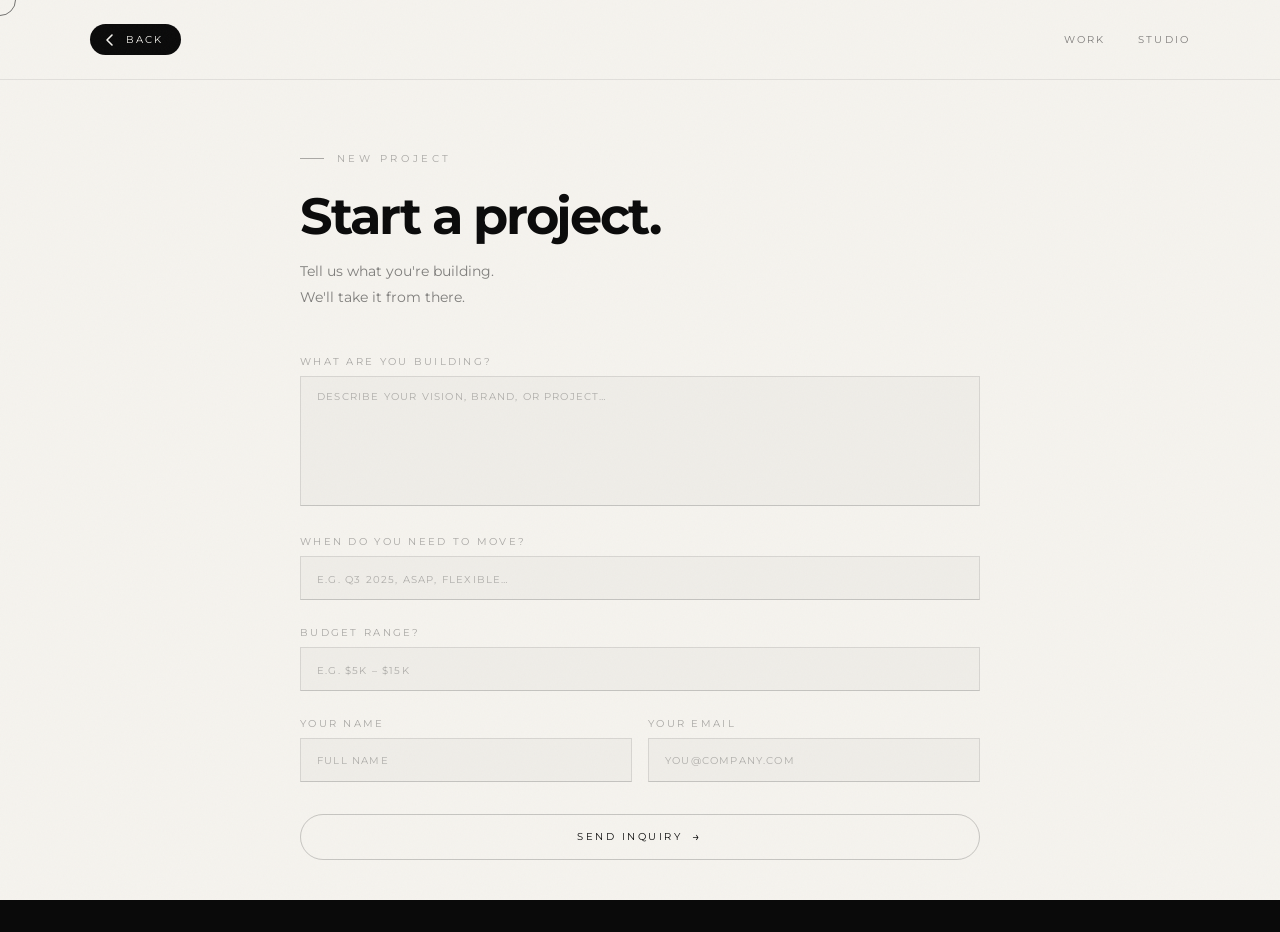
==== inquiry.html @ 102c6288 "Initial commit — ØRENO Studio v4 website (v8.6) Horizontal scroll engine, GSAP animations, word-reve" ====
<!DOCTYPE html>
<html lang="en">
<head>
<meta charset="UTF-8">
<meta name="viewport" content="width=device-width, initial-scale=1.0">
<title>ØRENO — Start a Project</title>
<meta name="description" content="Tell us what you're building. We'll take it from there.">
<meta name="theme-color" content="#F5F3EE">
<link rel="preconnect" href="https://fonts.googleapis.com">
<link rel="preconnect" href="https://fonts.gstatic.com" crossorigin>
<link rel="stylesheet" href="https://fonts.googleapis.com/css2?family=Montserrat:wght@400;700&display=swap">

<style>
/* =====================================================
   ØRENO — inquiry.html  v4.5
   Single-page inquiry form. Light theme.
===================================================== */

*, *::before, *::after { box-sizing:border-box; margin:0; padding:0; }

:root {
  --c-bg:       #F5F3EE;
  --c-fg:       #0A0A0A;
  --c-muted:    rgba(10,10,10,0.50);
  --c-dim:      rgba(10,10,10,0.32);
  --c-border:   rgba(10,10,10,0.08);
  --c-border-h: rgba(10,10,10,0.20);
  --pad-x:      clamp(1.6rem,7vw,6rem);
  --max-w:      680px;
  --fs-h2:      clamp(1.8rem,4.5vw,3.2rem);
  --fs-body:    clamp(0.78rem,1.4vw,0.88rem);
  --fs-label:   clamp(0.58rem,0.9vw,0.65rem);
  --ease-expo:  cubic-bezier(0.16,1,0.3,1);
}

html { scroll-behavior:smooth; }
body {
  background:var(--c-bg); color:var(--c-fg);
  font-family:'Montserrat',sans-serif; font-weight:400;
  min-height:100vh; -webkit-font-smoothing:antialiased;
}

/* ── GRAIN ── */
.grain {
  position:fixed; inset:0; pointer-events:none; z-index:900; opacity:0.03;
  background-image:url("data:image/svg+xml,%3Csvg xmlns='http://www.w3.org/2000/svg' width='200' height='200'%3E%3Cfilter id='n'%3E%3CfeTurbulence type='fractalNoise' baseFrequency='0.65' numOctaves='3' stitchTiles='stitch'/%3E%3C/filter%3E%3Crect width='200' height='200' filter='url(%23n)'/%3E%3C/svg%3E");
}

/* ── PAGE OVERLAY (transition) ── */
.page-overlay {
  position:fixed; inset:0; background:var(--c-fg);
  z-index:800; transform:translateY(100%); pointer-events:none;
}

/* ══════════════════════════════════════
   HEADER
══════════════════════════════════════ */
.site-header {
  position:fixed; top:0; left:0; width:100%; height:5rem;
  display:flex; align-items:center; z-index:500;
  padding:0 var(--pad-x);
  background:rgba(245,243,238,0.88);
  backdrop-filter:blur(14px); -webkit-backdrop-filter:blur(14px);
  border-bottom:1px solid var(--c-border);
}
.header-inner {
  display:flex; align-items:center; justify-content:space-between;
  width:100%; max-width:1200px; margin:0 auto;
}
.header-logo {
  display:flex; align-items:center; gap:.5rem; text-decoration:none;
}
.header-logo img { height:27px; display:block; }
.header-logo-text {
  font-weight:700; font-size:.9rem; letter-spacing:-.01em;
  color:var(--c-fg); display:none;
}
.header-nav {
  display:flex; align-items:center; gap:clamp(1rem,2.5vw,2.2rem);
}

/* ── BACK BUTTON ── */
.back-btn {
  display:inline-flex; align-items:center; gap:.55rem;
  padding:.52rem 1.1rem .52rem .85rem;
  border-radius:999px;
  background:var(--c-fg); color:var(--c-bg);
  font-family:'Montserrat',sans-serif;
  font-size:var(--fs-label); letter-spacing:.2em; text-transform:uppercase;
  text-decoration:none; white-space:nowrap;
  transition:opacity .25s ease, transform .3s var(--ease-expo);
}
.back-btn:hover { opacity:.78; transform:translateX(-3px); }
.back-btn svg { flex-shrink:0; }
.nav-link {
  font-size:var(--fs-label); letter-spacing:.22em; text-transform:uppercase;
  color:var(--c-muted); position:relative; text-decoration:none;
  transition:color .3s ease;
}
.nav-link::after {
  content:""; position:absolute; bottom:-2px; left:0;
  width:0; height:1px; background:var(--c-fg);
  transition:width .4s var(--ease-expo);
}
.nav-link:hover { color:var(--c-fg); }
.nav-link:hover::after { width:100%; }

/* ══════════════════════════════════════
   MAIN CONTENT
══════════════════════════════════════ */
.page-main {
  min-height:100vh;
  padding:calc(5rem + clamp(3rem,8vh,6rem)) var(--pad-x) clamp(4rem,8vh,7rem);
}
.page-inner {
  max-width:var(--max-w); width:100%; margin:0 auto;
}

/* ── SECTION TAG ── */
.section-tag {
  font-size:var(--fs-label); letter-spacing:.34em; text-transform:uppercase;
  color:var(--c-dim); margin-bottom:1.4rem;
  display:flex; align-items:center; gap:.8rem;
}
.section-tag::before {
  content:""; display:block; width:1.5rem; height:1px;
  background:var(--c-dim); flex-shrink:0;
}

/* ── HEADING ── */
.page-heading {
  font-size:var(--fs-h2); font-weight:700;
  letter-spacing:-.04em; line-height:1.12;
  margin-bottom:.8rem;
}
.page-subline {
  font-size:var(--fs-body); color:var(--c-muted);
  line-height:1.85; margin-bottom:clamp(2rem,5vh,3.5rem);
}

/* ══════════════════════════════════════
   FORM
══════════════════════════════════════ */
.inquiry-form {
  display:flex; flex-direction:column; gap:1.6rem; width:100%;
}
.field-group {
  display:flex; flex-direction:column; gap:.5rem;
}
.field-label {
  font-size:var(--fs-label); letter-spacing:.22em;
  text-transform:uppercase; color:var(--c-dim);
}
.field-wrap { position:relative; }
.field-wrap input,
.field-wrap textarea {
  width:100%; background:rgba(10,10,10,0.025);
  border:1px solid rgba(10,10,10,0.1);
  border-bottom:1px solid rgba(10,10,10,0.18);
  padding:.85rem 1rem; color:var(--c-fg);
  font-family:'Montserrat',sans-serif;
  font-size:.8rem; letter-spacing:.04em;
  outline:none; resize:none;
  transition:border-color .3s ease, background .3s ease;
  -webkit-appearance:none; border-radius:0;
}
.field-wrap input::placeholder,
.field-wrap textarea::placeholder {
  color:rgba(10,10,10,0.28);
  font-size:.62rem; letter-spacing:.12em; text-transform:uppercase;
}
.field-wrap textarea { min-height:130px; }
.field-wrap::after {
  content:""; position:absolute; bottom:0; left:0;
  width:0; height:1px; background:rgba(10,10,10,0.5);
  transition:width .4s var(--ease-expo);
}
.field-wrap:focus-within::after { width:100%; }
.field-wrap input:focus,
.field-wrap textarea:focus {
  background:rgba(10,10,10,0.035);
  border-color:rgba(10,10,10,0.2);
}

/* ── Validation ── */
.field-wrap input.invalid,
.field-wrap textarea.invalid {
  border-color:rgba(180,50,50,0.45) !important;
  background:rgba(180,50,50,0.03) !important;
}
.field-error {
  font-size:.6rem; letter-spacing:.14em; text-transform:uppercase;
  color:rgba(180,50,50,0.75); display:none; padding-left:.1rem;
}
.field-group.show-error .field-error { display:block; }

/* ── 2-col grid: name + email ── */
.field-row {
  display:grid; grid-template-columns:1fr 1fr; gap:1rem;
}

/* ── SUBMIT BUTTON ── */
.btn-submit {
  display:inline-flex; align-items:center; justify-content:center;
  gap:.6rem; margin-top:.4rem;
  padding:.9rem 2.4rem; border-radius:999px;
  border:1px solid var(--c-border-h); background:transparent;
  color:var(--c-fg); font-family:'Montserrat',sans-serif;
  font-size:var(--fs-label); letter-spacing:.24em; text-transform:uppercase;
  cursor:none; position:relative; overflow:hidden;
  transition:border-color .35s ease, transform .3s var(--ease-expo), box-shadow .35s ease;
}
.btn-submit::before {
  content:""; position:absolute; inset:0;
  background:rgba(10,10,10,0.04); opacity:0;
  transition:opacity .3s ease;
}
.btn-submit:hover::before { opacity:1; }
.btn-submit:hover {
  border-color:rgba(10,10,10,0.4);
  transform:translateY(-2px);
  box-shadow:0 12px 32px rgba(10,10,10,0.1);
}
.btn-arrow { font-size:.8rem; transition:transform .3s var(--ease-expo); }
.btn-submit:hover .btn-arrow { transform:rotate(45deg) translate(2px,-2px); }

/* ══════════════════════════════════════
   SUCCESS STATE
══════════════════════════════════════ */
.success-wrap {
  display:none; flex-direction:column;
  align-items:flex-start; gap:1.2rem;
  opacity:0;
}
.success-icon { font-size:1.8rem; line-height:1; margin-bottom:.2rem; }
.success-heading {
  font-size:var(--fs-h2); font-weight:700;
  letter-spacing:-.04em; line-height:1.1;
}
.success-body {
  font-size:var(--fs-body); color:var(--c-muted); line-height:1.85;
}
.success-back {
  margin-top:.6rem; font-size:var(--fs-label);
  letter-spacing:.22em; text-transform:uppercase;
  color:var(--c-dim); text-decoration:none;
  transition:color .3s ease;
}
.success-back:hover { color:var(--c-fg); }

/* ══════════════════════════════════════
   CURSOR
══════════════════════════════════════ */
.cursor {
  position:fixed; width:32px; height:32px;
  border:1px solid rgba(10,10,10,0.55); border-radius:50%;
  pointer-events:none; z-index:9000;
  transform:translate(-50%,-50%);
  transition:width .25s var(--ease-expo), height .25s var(--ease-expo),
             background .25s ease, border-color .25s ease;
}
.cursor--hidden { opacity:0; }

/* ══════════════════════════════════════
   RESPONSIVE
══════════════════════════════════════ */
@media (max-width:640px) {
  .field-row { grid-template-columns:1fr; }
  .btn-submit { width:100%; cursor:auto; }
}
@media (max-width:400px) {
  :root { --pad-x:1.2rem; }
}
</style>
</head>

<body>

<div class="grain" aria-hidden="true"></div>
<div class="page-overlay" aria-hidden="true"></div>
<div class="cursor" id="cursor" aria-hidden="true"></div>

<!-- ── HEADER ── -->
<header class="site-header" role="banner">
  <div class="header-inner">
    <a href="index.html" class="back-btn" aria-label="Back to ØRENO Studio">
      <svg width="14" height="14" viewBox="0 0 14 14" fill="none" aria-hidden="true">
        <path d="M9 2L4 7l5 5" stroke="currentColor" stroke-width="1.6" stroke-linecap="round" stroke-linejoin="round"/>
      </svg>
      Back
    </a>
    <nav class="header-nav" aria-label="Primary navigation">
      <a href="index.html#work" class="nav-link">Work</a>
      <a href="index.html#studio" class="nav-link">Studio</a>
    </nav>
  </div>
</header>

<!-- ── MAIN ── -->
<main class="page-main" role="main">
  <div class="page-inner">

    <!-- FORM STATE -->
    <div id="form-wrap">
      <p class="section-tag">New Project</p>
      <h1 class="page-heading">Start a project.</h1>
      <p class="page-subline">
        Tell us what you're building.<br>
        We'll take it from there.
      </p>

      <form class="inquiry-form" id="inquiry-form" novalidate>

        <div class="field-group" id="fg-vision">
          <label class="field-label" for="f-vision">What are you building?</label>
          <div class="field-wrap">
            <textarea id="f-vision" name="vision"
              placeholder="Describe your vision, brand, or project…" required></textarea>
          </div>
          <span class="field-error">Required</span>
        </div>

        <div class="field-group" id="fg-timeline">
          <label class="field-label" for="f-timeline">When do you need to move?</label>
          <div class="field-wrap">
            <input type="text" id="f-timeline" name="timeline"
              placeholder="e.g. Q3 2025, ASAP, flexible…" required>
          </div>
          <span class="field-error">Required</span>
        </div>

        <div class="field-group" id="fg-budget">
          <label class="field-label" for="f-budget">Budget range?</label>
          <div class="field-wrap">
            <input type="text" id="f-budget" name="budget"
              placeholder="e.g. $5k – $15k" required>
          </div>
          <span class="field-error">Required</span>
        </div>

        <div class="field-row">
          <div class="field-group" id="fg-name">
            <label class="field-label" for="f-name">Your name</label>
            <div class="field-wrap">
              <input type="text" id="f-name" name="name"
                placeholder="Full name" required autocomplete="name">
            </div>
            <span class="field-error">Required</span>
          </div>
          <div class="field-group" id="fg-email">
            <label class="field-label" for="f-email">Your email</label>
            <div class="field-wrap">
              <input type="email" id="f-email" name="email"
                placeholder="you@company.com" required autocomplete="email">
            </div>
            <span class="field-error">Required</span>
          </div>
        </div>

        <button type="submit" class="btn-submit">
          Send inquiry
          <span class="btn-arrow" aria-hidden="true">→</span>
        </button>

      </form>
    </div>

    <!-- SUCCESS STATE -->
    <div class="success-wrap" id="success-wrap" aria-live="polite">
      <p class="success-icon" aria-hidden="true">✦</p>
      <h2 class="success-heading">We'll be in touch.</h2>
      <p class="success-body">
        Your inquiry has been received.<br>
        Expect to hear from us within 48 hours.
      </p>
      <a href="index.html" class="success-back">← Back to site</a>
    </div>

  </div>
</main>

<script src="https://cdnjs.cloudflare.com/ajax/libs/gsap/3.12.2/gsap.min.js"></script>
<script>
/* ── CURSOR ── */
const cursor = document.getElementById('cursor');
const isFine = window.matchMedia('(hover:hover) and (pointer:fine)').matches;

if (isFine && cursor) {
  let visible = false;
  window.addEventListener('mousemove', e => {
    if (!visible) { gsap.set(cursor, { x: e.clientX, y: e.clientY }); visible = true; }
    gsap.to(cursor, { x: e.clientX, y: e.clientY, duration: 0.1, ease: 'power2.out', overwrite: true });
  });
  window.addEventListener('mouseleave', () => cursor.classList.add('cursor--hidden'));
  window.addEventListener('mouseenter', () => cursor.classList.remove('cursor--hidden'));
  document.querySelectorAll('a, button').forEach(el => {
    el.addEventListener('mouseenter', () => {
      cursor.style.width = '12px'; cursor.style.height = '12px';
      cursor.style.background = 'rgba(10,10,10,0.75)'; cursor.style.borderColor = 'transparent';
    });
    el.addEventListener('mouseleave', () => {
      cursor.style.width = '32px'; cursor.style.height = '32px';
      cursor.style.background = 'transparent'; cursor.style.borderColor = 'rgba(10,10,10,0.55)';
    });
  });
}

/* ── PAGE ENTER ── */
gsap.from('#form-wrap', { opacity: 0, y: 28, duration: 1, ease: 'power3.out', delay: 0.1 });

/* ── FORM ── */
const form        = document.getElementById('inquiry-form');
const formWrap    = document.getElementById('form-wrap');
const successWrap = document.getElementById('success-wrap');

function setError(group, field, show) {
  field.classList.toggle('invalid', show);
  group.classList.toggle('show-error', show);
}

if (form) {
  form.querySelectorAll('[required]').forEach(field => {
    field.addEventListener('input', () => {
      setError(field.closest('.field-group'), field, false);
    });
  });

  form.addEventListener('submit', e => {
    e.preventDefault();
    let valid = true;

    form.querySelectorAll('[required]').forEach(field => {
      const group = field.closest('.field-group');
      const empty = !field.value.trim();
      if (empty) valid = false;
      setError(group, field, empty);
    });

    if (!valid) return;

    gsap.to(formWrap, {
      opacity: 0, y: -20, duration: 0.4, ease: 'power3.in',
      onComplete: () => {
        formWrap.style.display = 'none';
        successWrap.style.display = 'flex';
        gsap.to(successWrap, { opacity: 1, duration: 0.5, ease: 'power2.out' });
        gsap.from(Array.from(successWrap.children), {
          opacity: 0, y: 18, stagger: 0.1, duration: 0.7, ease: 'power3.out',
        });
      },
    });
  });
}

/* ── PAGE TRANSITION ── */
const overlay = document.querySelector('.page-overlay');

/* Reset overlay on bfcache restore — prevents blank page on browser back */
window.addEventListener('pageshow', () => {
  if (overlay) overlay.style.transform = 'translateY(100%)';
});

document.addEventListener('click', e => {
  const link = e.target.closest('a[href]');
  if (!link) return;
  const href = link.getAttribute('href');
  if (!href || href.startsWith('#') || href.startsWith('mailto') || link.target === '_blank') return;
  e.preventDefault();
  if (overlay) {
    gsap.fromTo(overlay,
      { y: '100%' },
      { y: '0%', duration: 0.55, ease: 'power3.inOut', onComplete: () => { window.location.href = href; } }
    );
  } else {
    window.location.href = href;
  }
});
</script>

</body>
</html>
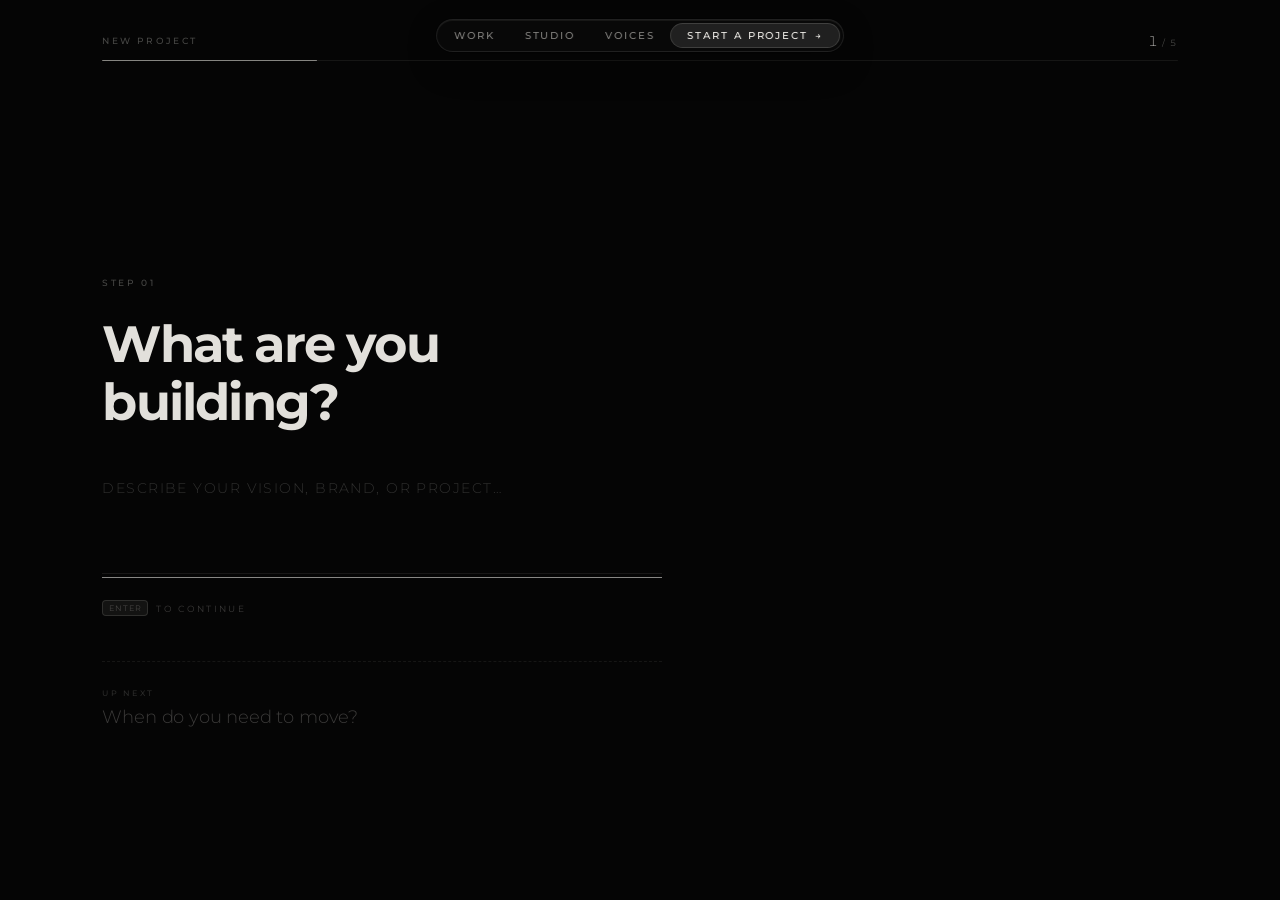
==== commit 0c423875: "feat: add portfolio page with story scroll, client grouping, and image grid - portfolio.html: standa" ====
--- a/inquiry.html
+++ b/inquiry.html
@@ -3,479 +3,801 @@
 <head>
 <meta charset="UTF-8">
 <meta name="viewport" content="width=device-width, initial-scale=1.0">
-<title>ØRENO — Start a Project</title>
-<meta name="description" content="Tell us what you're building. We'll take it from there.">
-<meta name="theme-color" content="#F5F3EE">
+<title>Start a Project — ØRENO Studio</title>
+<meta name="description" content="Tell us what you're building. ØRENO Studio will take it from there.">
+<meta name="author" content="ØRENO Studio">
+<meta name="robots" content="index, follow">
+<meta name="theme-color" content="#050505">
+<link rel="canonical" href="https://oreno.lk/inquiry">
+
+<!-- Icons & PWA -->
+<link rel="icon" href="/assets/icons/favicon.ico" sizes="any">
+<link rel="icon" type="image/png" sizes="16x16" href="/assets/icons/favicon-16x16.png">
+<link rel="icon" type="image/png" sizes="32x32" href="/assets/icons/favicon-32x32.png">
+<link rel="apple-touch-icon" sizes="180x180" href="/assets/icons/apple-touch-icon.png">
+<link rel="manifest" href="/site.webmanifest">
+
+<!-- Structured data -->
+<script type="application/ld+json">
+{
+  "@context": "https://schema.org",
+  "@type": "ContactPage",
+  "name": "Start a Project — ØRENO Studio",
+  "url": "https://oreno.lk/inquiry"
+}
+</script>
+
+<!-- Open Graph -->
+<meta property="og:type" content="website">
+<meta property="og:site_name" content="ØRENO Studio">
+<meta property="og:title" content="Start a Project — ØRENO Studio">
+<meta property="og:description" content="Tell us what you're building. ØRENO Studio will take it from there.">
+<meta property="og:url" content="https://oreno.lk/inquiry">
+<meta property="og:image" content="https://oreno.lk/assets/og-image.jpg">
+
 <link rel="preconnect" href="https://fonts.googleapis.com">
 <link rel="preconnect" href="https://fonts.gstatic.com" crossorigin>
-<link rel="stylesheet" href="https://fonts.googleapis.com/css2?family=Montserrat:wght@400;700&display=swap">
+<link rel="stylesheet" href="https://fonts.googleapis.com/css2?family=Montserrat:wght@300;400;500;700&display=swap">
+<link rel="stylesheet" href="/styles.css?v=12.5">
+<link rel="stylesheet" href="/verify.css?v=1.0">
+<script src="/verify.js?v=1.0" defer></script>
 
 <style>
-/* =====================================================
-   ØRENO — inquiry.html  v4.5
-   Single-page inquiry form. Light theme.
-===================================================== */
-
-*, *::before, *::after { box-sizing:border-box; margin:0; padding:0; }
+/* ═══════════════════════════════════════════
+   ØRENO — inquiry.html  v5.0
+   One-question-at-a-time fullscreen flow
+═══════════════════════════════════════════ */
+*, *::before, *::after { box-sizing: border-box; margin: 0; padding: 0; }
 
 :root {
-  --c-bg:       #F5F3EE;
-  --c-fg:       #0A0A0A;
-  --c-muted:    rgba(10,10,10,0.50);
-  --c-dim:      rgba(10,10,10,0.32);
-  --c-border:   rgba(10,10,10,0.08);
-  --c-border-h: rgba(10,10,10,0.20);
-  --pad-x:      clamp(1.6rem,7vw,6rem);
-  --max-w:      680px;
-  --fs-h2:      clamp(1.8rem,4.5vw,3.2rem);
-  --fs-body:    clamp(0.78rem,1.4vw,0.88rem);
-  --fs-label:   clamp(0.58rem,0.9vw,0.65rem);
+  --c-bg:       #050505;
+  --c-fg:       rgba(245,243,238,0.92);
+  --c-muted:    rgba(245,243,238,0.50);
+  --c-dim:      rgba(245,243,238,0.28);
+  --c-border:   rgba(245,243,238,0.10);
+  --c-border-h: rgba(245,243,238,0.30);
   --ease-expo:  cubic-bezier(0.16,1,0.3,1);
 }
 
-html { scroll-behavior:smooth; }
-body {
-  background:var(--c-bg); color:var(--c-fg);
-  font-family:'Montserrat',sans-serif; font-weight:400;
-  min-height:100vh; -webkit-font-smoothing:antialiased;
-}
-
-/* ── GRAIN ── */
-.grain {
-  position:fixed; inset:0; pointer-events:none; z-index:900; opacity:0.03;
-  background-image:url("data:image/svg+xml,%3Csvg xmlns='http://www.w3.org/2000/svg' width='200' height='200'%3E%3Cfilter id='n'%3E%3CfeTurbulence type='fractalNoise' baseFrequency='0.65' numOctaves='3' stitchTiles='stitch'/%3E%3C/filter%3E%3Crect width='200' height='200' filter='url(%23n)'/%3E%3C/svg%3E");
-}
-
-/* ── PAGE OVERLAY (transition) ── */
+html, body {
+  width: 100%; height: 100%;
+  overflow: hidden;
+  background: var(--c-bg);
+  color: var(--c-fg);
+  font-family: 'Montserrat', sans-serif;
+  -webkit-font-smoothing: antialiased;
+}
+
+/* ── PAGE OVERLAY ── */
 .page-overlay {
-  position:fixed; inset:0; background:var(--c-fg);
-  z-index:800; transform:translateY(100%); pointer-events:none;
-}
-
-/* ══════════════════════════════════════
-   HEADER
-══════════════════════════════════════ */
-.site-header {
-  position:fixed; top:0; left:0; width:100%; height:5rem;
-  display:flex; align-items:center; z-index:500;
-  padding:0 var(--pad-x);
-  background:rgba(245,243,238,0.88);
-  backdrop-filter:blur(14px); -webkit-backdrop-filter:blur(14px);
-  border-bottom:1px solid var(--c-border);
-}
-.header-inner {
-  display:flex; align-items:center; justify-content:space-between;
-  width:100%; max-width:1200px; margin:0 auto;
-}
-.header-logo {
-  display:flex; align-items:center; gap:.5rem; text-decoration:none;
-}
-.header-logo img { height:27px; display:block; }
-.header-logo-text {
-  font-weight:700; font-size:.9rem; letter-spacing:-.01em;
-  color:var(--c-fg); display:none;
-}
-.header-nav {
-  display:flex; align-items:center; gap:clamp(1rem,2.5vw,2.2rem);
-}
-
-/* ── BACK BUTTON ── */
-.back-btn {
-  display:inline-flex; align-items:center; gap:.55rem;
-  padding:.52rem 1.1rem .52rem .85rem;
-  border-radius:999px;
-  background:var(--c-fg); color:var(--c-bg);
-  font-family:'Montserrat',sans-serif;
-  font-size:var(--fs-label); letter-spacing:.2em; text-transform:uppercase;
-  text-decoration:none; white-space:nowrap;
-  transition:opacity .25s ease, transform .3s var(--ease-expo);
-}
-.back-btn:hover { opacity:.78; transform:translateX(-3px); }
-.back-btn svg { flex-shrink:0; }
-.nav-link {
-  font-size:var(--fs-label); letter-spacing:.22em; text-transform:uppercase;
-  color:var(--c-muted); position:relative; text-decoration:none;
-  transition:color .3s ease;
-}
-.nav-link::after {
-  content:""; position:absolute; bottom:-2px; left:0;
-  width:0; height:1px; background:var(--c-fg);
-  transition:width .4s var(--ease-expo);
-}
-.nav-link:hover { color:var(--c-fg); }
-.nav-link:hover::after { width:100%; }
-
-/* ══════════════════════════════════════
-   MAIN CONTENT
-══════════════════════════════════════ */
-.page-main {
-  min-height:100vh;
-  padding:calc(5rem + clamp(3rem,8vh,6rem)) var(--pad-x) clamp(4rem,8vh,7rem);
-}
-.page-inner {
-  max-width:var(--max-w); width:100%; margin:0 auto;
-}
-
-/* ── SECTION TAG ── */
-.section-tag {
-  font-size:var(--fs-label); letter-spacing:.34em; text-transform:uppercase;
-  color:var(--c-dim); margin-bottom:1.4rem;
-  display:flex; align-items:center; gap:.8rem;
-}
-.section-tag::before {
-  content:""; display:block; width:1.5rem; height:1px;
-  background:var(--c-dim); flex-shrink:0;
-}
-
-/* ── HEADING ── */
-.page-heading {
-  font-size:var(--fs-h2); font-weight:700;
-  letter-spacing:-.04em; line-height:1.12;
-  margin-bottom:.8rem;
-}
-.page-subline {
-  font-size:var(--fs-body); color:var(--c-muted);
-  line-height:1.85; margin-bottom:clamp(2rem,5vh,3.5rem);
-}
-
-/* ══════════════════════════════════════
-   FORM
-══════════════════════════════════════ */
-.inquiry-form {
-  display:flex; flex-direction:column; gap:1.6rem; width:100%;
-}
-.field-group {
-  display:flex; flex-direction:column; gap:.5rem;
-}
-.field-label {
-  font-size:var(--fs-label); letter-spacing:.22em;
-  text-transform:uppercase; color:var(--c-dim);
-}
-.field-wrap { position:relative; }
-.field-wrap input,
-.field-wrap textarea {
-  width:100%; background:rgba(10,10,10,0.025);
-  border:1px solid rgba(10,10,10,0.1);
-  border-bottom:1px solid rgba(10,10,10,0.18);
-  padding:.85rem 1rem; color:var(--c-fg);
-  font-family:'Montserrat',sans-serif;
-  font-size:.8rem; letter-spacing:.04em;
-  outline:none; resize:none;
-  transition:border-color .3s ease, background .3s ease;
-  -webkit-appearance:none; border-radius:0;
-}
-.field-wrap input::placeholder,
-.field-wrap textarea::placeholder {
-  color:rgba(10,10,10,0.28);
-  font-size:.62rem; letter-spacing:.12em; text-transform:uppercase;
-}
-.field-wrap textarea { min-height:130px; }
-.field-wrap::after {
-  content:""; position:absolute; bottom:0; left:0;
-  width:0; height:1px; background:rgba(10,10,10,0.5);
-  transition:width .4s var(--ease-expo);
-}
-.field-wrap:focus-within::after { width:100%; }
-.field-wrap input:focus,
-.field-wrap textarea:focus {
-  background:rgba(10,10,10,0.035);
-  border-color:rgba(10,10,10,0.2);
-}
-
-/* ── Validation ── */
-.field-wrap input.invalid,
-.field-wrap textarea.invalid {
-  border-color:rgba(180,50,50,0.45) !important;
-  background:rgba(180,50,50,0.03) !important;
-}
-.field-error {
-  font-size:.6rem; letter-spacing:.14em; text-transform:uppercase;
-  color:rgba(180,50,50,0.75); display:none; padding-left:.1rem;
-}
-.field-group.show-error .field-error { display:block; }
-
-/* ── 2-col grid: name + email ── */
-.field-row {
-  display:grid; grid-template-columns:1fr 1fr; gap:1rem;
-}
-
-/* ── SUBMIT BUTTON ── */
-.btn-submit {
-  display:inline-flex; align-items:center; justify-content:center;
-  gap:.6rem; margin-top:.4rem;
-  padding:.9rem 2.4rem; border-radius:999px;
-  border:1px solid var(--c-border-h); background:transparent;
-  color:var(--c-fg); font-family:'Montserrat',sans-serif;
-  font-size:var(--fs-label); letter-spacing:.24em; text-transform:uppercase;
-  cursor:none; position:relative; overflow:hidden;
-  transition:border-color .35s ease, transform .3s var(--ease-expo), box-shadow .35s ease;
-}
-.btn-submit::before {
-  content:""; position:absolute; inset:0;
-  background:rgba(10,10,10,0.04); opacity:0;
-  transition:opacity .3s ease;
-}
-.btn-submit:hover::before { opacity:1; }
-.btn-submit:hover {
-  border-color:rgba(10,10,10,0.4);
-  transform:translateY(-2px);
-  box-shadow:0 12px 32px rgba(10,10,10,0.1);
-}
-.btn-arrow { font-size:.8rem; transition:transform .3s var(--ease-expo); }
-.btn-submit:hover .btn-arrow { transform:rotate(45deg) translate(2px,-2px); }
-
-/* ══════════════════════════════════════
-   SUCCESS STATE
-══════════════════════════════════════ */
-.success-wrap {
-  display:none; flex-direction:column;
-  align-items:flex-start; gap:1.2rem;
-  opacity:0;
-}
-.success-icon { font-size:1.8rem; line-height:1; margin-bottom:.2rem; }
-.success-heading {
-  font-size:var(--fs-h2); font-weight:700;
-  letter-spacing:-.04em; line-height:1.1;
-}
-.success-body {
-  font-size:var(--fs-body); color:var(--c-muted); line-height:1.85;
-}
-.success-back {
-  margin-top:.6rem; font-size:var(--fs-label);
-  letter-spacing:.22em; text-transform:uppercase;
-  color:var(--c-dim); text-decoration:none;
-  transition:color .3s ease;
-}
-.success-back:hover { color:var(--c-fg); }
-
-/* ══════════════════════════════════════
-   CURSOR
-══════════════════════════════════════ */
-.cursor {
-  position:fixed; width:32px; height:32px;
-  border:1px solid rgba(10,10,10,0.55); border-radius:50%;
-  pointer-events:none; z-index:9000;
-  transform:translate(-50%,-50%);
-  transition:width .25s var(--ease-expo), height .25s var(--ease-expo),
-             background .25s ease, border-color .25s ease;
-}
-.cursor--hidden { opacity:0; }
-
-/* ══════════════════════════════════════
-   RESPONSIVE
-══════════════════════════════════════ */
-@media (max-width:640px) {
-  .field-row { grid-template-columns:1fr; }
-  .btn-submit { width:100%; cursor:auto; }
-}
-@media (max-width:400px) {
-  :root { --pad-x:1.2rem; }
+  position: fixed; inset: 0;
+  background: var(--c-fg);
+  z-index: 800;
+  transform: translateY(100%);
+  pointer-events: none;
+}
+
+/* ── PROGRESS BAR (top) ── */
+.inq-progress {
+  position: fixed;
+  top: 0; left: 0; right: 0;
+  z-index: 100;
+  padding: clamp(1.2rem,2.5vw,2rem) clamp(2rem,8vw,7rem) 0;
+}
+.inq-progress-meta {
+  display: flex;
+  justify-content: space-between;
+  align-items: center;
+  margin-bottom: 0.6rem;
+}
+.inq-progress-label {
+  font-size: 8.5px;
+  letter-spacing: 0.28em;
+  text-transform: uppercase;
+  color: var(--c-dim);
+  font-weight: 500;
+}
+.inq-progress-count {
+  font-size: 9px;
+  letter-spacing: 0.16em;
+  color: var(--c-dim);
+  font-variant-numeric: tabular-nums;
+}
+.inq-progress-count strong {
+  font-size: 14px;
+  font-weight: 300;
+  letter-spacing: 0.04em;
+  color: rgba(245,243,238,0.65);
+}
+.inq-progress-track {
+  width: 100%;
+  height: 1px;
+  background: rgba(245,243,238,0.07);
+  border-radius: 1px;
+  overflow: hidden;
+}
+.inq-progress-fill {
+  height: 100%;
+  background: rgba(245,243,238,0.50);
+  border-radius: 1px;
+  transition: width 0.5s var(--ease-expo);
+  width: 20%;
+}
+
+/* ── STEPS CONTAINER ── */
+.inq-container {
+  position: fixed;
+  inset: 0;
+}
+
+/* ── INDIVIDUAL STEP ── */
+.inq-step {
+  position: absolute;
+  inset: 0;
+  display: flex;
+  flex-direction: column;
+  justify-content: center;
+  padding: clamp(6rem,12vw,10rem) clamp(2rem,8vw,7rem) clamp(2rem,4vw,3rem);
+  opacity: 0;
+  pointer-events: none;
+  transform: translateY(40px);
+  transition: opacity 0.35s ease, transform 0.45s var(--ease-expo);
+  will-change: opacity, transform;
+}
+.inq-step.is-active {
+  opacity: 1;
+  pointer-events: auto;
+  transform: translateY(0);
+}
+.inq-step.is-exiting {
+  opacity: 0;
+  transform: translateY(-40px);
+  transition: opacity 0.28s ease, transform 0.32s ease;
+  pointer-events: none;
+}
+
+/* ── STEP NUMBER ── */
+.inq-step-num {
+  font-size: 8.5px;
+  letter-spacing: 0.3em;
+  text-transform: uppercase;
+  color: var(--c-dim);
+  font-weight: 500;
+  margin-bottom: clamp(1.2rem,3vh,2rem);
+}
+
+/* ── QUESTION ── */
+.inq-question {
+  font-size: clamp(1.7rem,4vw,3.2rem);
+  font-weight: 700;
+  letter-spacing: -0.035em;
+  line-height: 1.12;
+  color: var(--c-fg);
+  margin-bottom: clamp(1.8rem,4vh,3rem);
+  max-width: 640px;
+}
+
+/* ── INPUT ── */
+.inq-field-wrap {
+  position: relative;
+  max-width: 560px;
+  margin-bottom: clamp(1.2rem,2.5vh,2rem);
+}
+.inq-input,
+.inq-textarea {
+  width: 100%;
+  background: transparent;
+  border: none;
+  border-bottom: 1px solid rgba(245,243,238,0.18);
+  padding: 0.8rem 0;
+  color: var(--c-fg);
+  font-family: 'Montserrat', sans-serif;
+  font-size: clamp(0.9rem,1.8vw,1.2rem);
+  font-weight: 300;
+  letter-spacing: 0.02em;
+  outline: none;
+  resize: none;
+  -webkit-appearance: none;
+  caret-color: rgba(245,243,238,0.7);
+  transition: border-color 0.3s ease;
+}
+.inq-textarea {
+  min-height: clamp(80px, 12vh, 130px);
+  max-height: 200px;
+}
+.inq-input::placeholder,
+.inq-textarea::placeholder {
+  color: rgba(245,243,238,0.18);
+  font-size: 0.75em;
+  letter-spacing: 0.10em;
+  text-transform: uppercase;
+}
+.inq-field-wrap::after {
+  content: '';
+  position: absolute;
+  bottom: 0; left: 0;
+  width: 0; height: 1px;
+  background: rgba(245,243,238,0.55);
+  transition: width 0.4s var(--ease-expo);
+}
+.inq-field-wrap:focus-within::after { width: 100%; }
+.inq-field-wrap:focus-within .inq-input,
+.inq-field-wrap:focus-within .inq-textarea {
+  border-color: rgba(245,243,238,0.08);
+}
+
+/* Error state */
+.inq-field-wrap.is-error .inq-input,
+.inq-field-wrap.is-error .inq-textarea {
+  border-color: rgba(200,60,60,0.5) !important;
+}
+.inq-field-wrap.is-error::after { background: rgba(200,60,60,0.5); }
+.inq-error-msg {
+  font-size: 8px;
+  letter-spacing: 0.2em;
+  text-transform: uppercase;
+  color: rgba(200,80,80,0.75);
+  margin-top: 0.4rem;
+  display: none;
+}
+.inq-field-wrap.is-error + .inq-error-msg { display: block; }
+
+/* Shake animation */
+@keyframes inq-shake {
+  0%,100% { transform: translateX(0); }
+  20%     { transform: translateX(-8px); }
+  40%     { transform: translateX(8px); }
+  60%     { transform: translateX(-5px); }
+  80%     { transform: translateX(5px); }
+}
+.inq-field-wrap.do-shake {
+  animation: inq-shake 0.4s ease;
+}
+
+/* ── ENTER HINT ── */
+.inq-hint {
+  font-size: 9px;
+  letter-spacing: 0.26em;
+  text-transform: uppercase;
+  color: rgba(245,243,238,0.22);
+  display: flex;
+  align-items: center;
+  gap: 0.5rem;
+  transition: opacity 0.4s ease;
+  margin-bottom: clamp(2rem,5vh,4rem);
+}
+.inq-hint kbd {
+  font-family: inherit;
+  font-size: 8px;
+  background: rgba(245,243,238,0.06);
+  border: 1px solid rgba(245,243,238,0.12);
+  border-radius: 4px;
+  padding: 2px 6px;
+  letter-spacing: 0.1em;
+}
+
+/* ── NEXT PREVIEW ── */
+.inq-preview {
+  padding-top: clamp(1.4rem,3vh,2.5rem);
+  border-top: 1px dashed rgba(245,243,238,0.07);
+  max-width: 560px;
+  opacity: 0;
+  transition: opacity 0.4s ease 0.2s;
+}
+.inq-step.is-active .inq-preview { opacity: 1; }
+.inq-preview-label {
+  font-size: 7.5px;
+  letter-spacing: 0.3em;
+  text-transform: uppercase;
+  color: rgba(245,243,238,0.16);
+  margin-bottom: 0.5rem;
+  font-weight: 500;
+}
+.inq-preview-text {
+  font-size: clamp(0.85rem,1.6vw,1.1rem);
+  font-weight: 300;
+  letter-spacing: -0.01em;
+  color: rgba(245,243,238,0.22);
+}
+
+/* ── SUCCESS STATE ── */
+.inq-success {
+  position: fixed;
+  inset: 0;
+  display: flex;
+  flex-direction: column;
+  justify-content: center;
+  padding: clamp(2rem,8vw,7rem);
+  opacity: 0;
+  pointer-events: none;
+  transition: opacity 0.5s ease;
+}
+.inq-success.is-visible {
+  opacity: 1;
+  pointer-events: auto;
+}
+.inq-success-mark {
+  font-size: 2rem;
+  line-height: 1;
+  margin-bottom: 1.8rem;
+}
+.inq-success-heading {
+  font-size: clamp(2rem,5vw,4rem);
+  font-weight: 700;
+  letter-spacing: -0.04em;
+  line-height: 1.05;
+  margin-bottom: 1rem;
+}
+.inq-success-body {
+  font-size: clamp(0.78rem,1.4vw,0.9rem);
+  line-height: 1.9;
+  color: var(--c-muted);
+  max-width: 380px;
+  margin-bottom: 2.5rem;
+}
+.inq-success-back {
+  font-size: 9px;
+  letter-spacing: 0.28em;
+  text-transform: uppercase;
+  color: var(--c-dim);
+  text-decoration: none;
+  display: inline-flex;
+  align-items: center;
+  gap: 0.5rem;
+  transition: color 0.3s ease;
+}
+.inq-success-back:hover { color: var(--c-fg); }
+
+/* ── MOBILE ── */
+@media (max-width: 768px) {
+  .inq-step { padding-bottom: calc(64px + env(safe-area-inset-bottom,0px) + 2rem); }
+  .inq-success { padding-bottom: calc(64px + env(safe-area-inset-bottom,0px) + 2rem); }
+  .inq-textarea { min-height: 80px; }
 }
 </style>
+
+<script src="https://cdnjs.cloudflare.com/ajax/libs/gsap/3.12.2/gsap.min.js"></script>
+<script src="/nav.js?v=1.0" defer></script>
 </head>
 
-<body>
-
-<div class="grain" aria-hidden="true"></div>
+<body id="page-inquiry">
+
+<canvas id="global-thermo" aria-hidden="true" style="position:fixed;inset:0;z-index:9998;pointer-events:none;display:block;width:100%;height:100%;"></canvas>
+<canvas id="inq-canvas" style="position:fixed;inset:0;z-index:-1;display:block;width:100%;height:100%;pointer-events:none;" aria-hidden="true"></canvas>
 <div class="page-overlay" aria-hidden="true"></div>
-<div class="cursor" id="cursor" aria-hidden="true"></div>
-
-<!-- ── HEADER ── -->
-<header class="site-header" role="banner">
-  <div class="header-inner">
-    <a href="index.html" class="back-btn" aria-label="Back to ØRENO Studio">
-      <svg width="14" height="14" viewBox="0 0 14 14" fill="none" aria-hidden="true">
-        <path d="M9 2L4 7l5 5" stroke="currentColor" stroke-width="1.6" stroke-linecap="round" stroke-linejoin="round"/>
-      </svg>
-      Back
-    </a>
-    <nav class="header-nav" aria-label="Primary navigation">
-      <a href="index.html#work" class="nav-link">Work</a>
-      <a href="index.html#studio" class="nav-link">Studio</a>
-    </nav>
+
+<!-- Progress bar -->
+<div class="inq-progress" id="inq-progress" aria-hidden="true">
+  <div class="inq-progress-meta">
+    <span class="inq-progress-label">New Project</span>
+    <span class="inq-progress-count"><strong id="inq-step-num">1</strong> / 5</span>
   </div>
-</header>
-
-<!-- ── MAIN ── -->
-<main class="page-main" role="main">
-  <div class="page-inner">
-
-    <!-- FORM STATE -->
-    <div id="form-wrap">
-      <p class="section-tag">New Project</p>
-      <h1 class="page-heading">Start a project.</h1>
-      <p class="page-subline">
-        Tell us what you're building.<br>
-        We'll take it from there.
-      </p>
-
-      <form class="inquiry-form" id="inquiry-form" novalidate>
-
-        <div class="field-group" id="fg-vision">
-          <label class="field-label" for="f-vision">What are you building?</label>
-          <div class="field-wrap">
-            <textarea id="f-vision" name="vision"
-              placeholder="Describe your vision, brand, or project…" required></textarea>
-          </div>
-          <span class="field-error">Required</span>
+  <div class="inq-progress-track">
+    <div class="inq-progress-fill" id="inq-progress-fill"></div>
+  </div>
+</div>
+
+<!-- Steps -->
+<div class="inq-container" id="inq-container">
+
+  <!-- Step 1: Vision -->
+  <div class="inq-step is-active" data-step="1" id="inq-step-1">
+    <p class="inq-step-num">Step 01</p>
+    <h1 class="inq-question">What are you<br>building?</h1>
+    <div class="inq-field-wrap" id="inq-wrap-1">
+      <textarea class="inq-textarea" id="inq-vision" name="vision"
+        placeholder="Describe your vision, brand, or project…"
+        rows="3"></textarea>
+    </div>
+    <p class="inq-error-msg">Please describe your project</p>
+    <p class="inq-hint"><kbd>Enter</kbd> to continue</p>
+    <div class="inq-preview">
+      <p class="inq-preview-label">Up next</p>
+      <p class="inq-preview-text">When do you need to move?</p>
+    </div>
+  </div>
+
+  <!-- Step 2: Timeline -->
+  <div class="inq-step" data-step="2" id="inq-step-2">
+    <p class="inq-step-num">Step 02</p>
+    <h2 class="inq-question">When do you<br>need to move?</h2>
+    <div class="inq-field-wrap" id="inq-wrap-2">
+      <input class="inq-input" id="inq-timeline" name="timeline" type="text"
+        placeholder="e.g. Q3 2026, ASAP, flexible…">
+    </div>
+    <p class="inq-error-msg">Please enter a timeline</p>
+    <p class="inq-hint"><kbd>Enter</kbd> to continue</p>
+    <div class="inq-preview">
+      <p class="inq-preview-label">Up next</p>
+      <p class="inq-preview-text">What's your budget range?</p>
+    </div>
+  </div>
+
+  <!-- Step 3: Budget -->
+  <div class="inq-step" data-step="3" id="inq-step-3">
+    <p class="inq-step-num">Step 03</p>
+    <h2 class="inq-question">What's your<br>budget range?</h2>
+    <div class="inq-field-wrap" id="inq-wrap-3">
+      <input class="inq-input" id="inq-budget" name="budget" type="text"
+        placeholder="e.g. $5k – $15k">
+    </div>
+    <p class="inq-error-msg">Please enter a budget range</p>
+    <p class="inq-hint"><kbd>Enter</kbd> to continue</p>
+    <div class="inq-preview">
+      <p class="inq-preview-label">Up next</p>
+      <p class="inq-preview-text">Your name</p>
+    </div>
+  </div>
+
+  <!-- Step 4: Name -->
+  <div class="inq-step" data-step="4" id="inq-step-4">
+    <p class="inq-step-num">Step 04</p>
+    <h2 class="inq-question">Your name</h2>
+    <div class="inq-field-wrap" id="inq-wrap-4">
+      <input class="inq-input" id="inq-name" name="name" type="text"
+        placeholder="Full name" autocomplete="name">
+    </div>
+    <p class="inq-error-msg">Please enter your name</p>
+    <p class="inq-hint"><kbd>Enter</kbd> to continue</p>
+    <div class="inq-preview">
+      <p class="inq-preview-label">Last step</p>
+      <p class="inq-preview-text">Almost done.</p>
+    </div>
+  </div>
+
+  <!-- Step 5: Email -->
+  <div class="inq-step" data-step="5" id="inq-step-5">
+    <p class="inq-step-num">Step 05</p>
+    <h2 class="inq-question">Your email</h2>
+    <div class="inq-field-wrap" id="inq-wrap-5">
+      <input class="inq-input" id="inq-email" name="email" type="email"
+        placeholder="you@company.com" autocomplete="email">
+    </div>
+    <p class="inq-error-msg" id="inq-email-error">Enter a valid email address</p>
+    <p class="inq-hint" id="inq-submit-hint"><kbd>Enter</kbd> to send</p>
+    <div class="inq-preview">
+      <p class="inq-preview-label">&nbsp;</p>
+      <p class="inq-preview-text"></p>
+    </div>
+  </div>
+
+</div>
+
+<!-- Success state -->
+<div class="inq-success" id="inq-success" aria-live="polite">
+  <p class="inq-success-mark" aria-hidden="true">✦</p>
+  <h2 class="inq-success-heading">We'll be<br>in touch.</h2>
+  <p class="inq-success-body">
+    Your inquiry has been received.<br>
+    Expect to hear from us within 48 hours.
+  </p>
+  <a href="/" class="inq-success-back">← Back to ØRENO</a>
+</div>
+
+<!-- Desktop glow nav -->
+<nav class="site-nav" id="site-nav" aria-label="Primary navigation">
+  <div class="snav-bg-glow" aria-hidden="true"></div>
+  <ul class="snav-list" role="list">
+    <li class="snav-item" data-nav="work">
+      <a class="snav-link" href="/#work" data-goto="#work">
+        <div class="snav-flipper">
+          <div class="snav-glow" style="background:radial-gradient(circle,rgba(212,160,23,.18) 0%,rgba(212,160,23,.07) 50%,transparent 100%)" aria-hidden="true"></div>
+          <div class="snav-face snav-face--front">Work</div>
+          <div class="snav-face snav-face--back">Work</div>
         </div>
-
-        <div class="field-group" id="fg-timeline">
-          <label class="field-label" for="f-timeline">When do you need to move?</label>
-          <div class="field-wrap">
-            <input type="text" id="f-timeline" name="timeline"
-              placeholder="e.g. Q3 2025, ASAP, flexible…" required>
-          </div>
-          <span class="field-error">Required</span>
+      </a>
+    </li>
+    <li class="snav-item" data-nav="studio">
+      <a class="snav-link" href="/#studio" data-goto="#studio">
+        <div class="snav-flipper">
+          <div class="snav-glow" style="background:radial-gradient(circle,rgba(245,243,238,.14) 0%,rgba(245,243,238,.05) 50%,transparent 100%)" aria-hidden="true"></div>
+          <div class="snav-face snav-face--front">Studio</div>
+          <div class="snav-face snav-face--back">Studio</div>
         </div>
-
-        <div class="field-group" id="fg-budget">
-          <label class="field-label" for="f-budget">Budget range?</label>
-          <div class="field-wrap">
-            <input type="text" id="f-budget" name="budget"
-              placeholder="e.g. $5k – $15k" required>
-          </div>
-          <span class="field-error">Required</span>
+      </a>
+    </li>
+    <li class="snav-item" data-nav="voices">
+      <a class="snav-link" href="/testimonials.html">
+        <div class="snav-flipper">
+          <div class="snav-glow" style="background:radial-gradient(circle,rgba(59,130,246,.18) 0%,rgba(59,130,246,.07) 50%,transparent 100%)" aria-hidden="true"></div>
+          <div class="snav-face snav-face--front">Voices</div>
+          <div class="snav-face snav-face--back">Voices</div>
         </div>
-
-        <div class="field-row">
-          <div class="field-group" id="fg-name">
-            <label class="field-label" for="f-name">Your name</label>
-            <div class="field-wrap">
-              <input type="text" id="f-name" name="name"
-                placeholder="Full name" required autocomplete="name">
-            </div>
-            <span class="field-error">Required</span>
-          </div>
-          <div class="field-group" id="fg-email">
-            <label class="field-label" for="f-email">Your email</label>
-            <div class="field-wrap">
-              <input type="email" id="f-email" name="email"
-                placeholder="you@company.com" required autocomplete="email">
-            </div>
-            <span class="field-error">Required</span>
-          </div>
+      </a>
+    </li>
+    <li class="snav-item snav-item--cta" data-nav="start">
+      <a class="snav-link" href="/inquiry.html">
+        <div class="snav-flipper">
+          <div class="snav-face snav-face--front">Start a project <span aria-hidden="true">→</span></div>
+          <div class="snav-face snav-face--back">Start a project <span aria-hidden="true">→</span></div>
         </div>
-
-        <button type="submit" class="btn-submit">
-          Send inquiry
-          <span class="btn-arrow" aria-hidden="true">→</span>
-        </button>
-
-      </form>
-    </div>
-
-    <!-- SUCCESS STATE -->
-    <div class="success-wrap" id="success-wrap" aria-live="polite">
-      <p class="success-icon" aria-hidden="true">✦</p>
-      <h2 class="success-heading">We'll be in touch.</h2>
-      <p class="success-body">
-        Your inquiry has been received.<br>
-        Expect to hear from us within 48 hours.
-      </p>
-      <a href="index.html" class="success-back">← Back to site</a>
-    </div>
-
-  </div>
-</main>
-
-<script src="https://cdnjs.cloudflare.com/ajax/libs/gsap/3.12.2/gsap.min.js"></script>
+      </a>
+    </li>
+  </ul>
+</nav>
+
+<!-- Mobile bottom tab nav -->
+<nav class="site-nav-mobile" id="site-nav-mobile" aria-label="Mobile navigation">
+  <a class="snm-tab" data-tab="home" href="/">
+    <svg width="20" height="20" viewBox="0 0 24 24" fill="none" stroke="currentColor" stroke-width="1.5" stroke-linecap="round" stroke-linejoin="round"><path d="M3 9.5L12 3l9 6.5V20a1 1 0 0 1-1 1H4a1 1 0 0 1-1-1V9.5z"/><path d="M9 21V12h6v9"/></svg>
+    <span class="snm-label">Home</span>
+    <span class="snm-dot" aria-hidden="true"></span>
+  </a>
+  <a class="snm-tab" data-tab="work" href="/#work">
+    <svg width="20" height="20" viewBox="0 0 24 24" fill="none" stroke="currentColor" stroke-width="1.5" stroke-linecap="round" stroke-linejoin="round"><rect x="2" y="3" width="20" height="14" rx="2"/><path d="M8 21h8M12 17v4"/></svg>
+    <span class="snm-label">Work</span>
+    <span class="snm-dot" aria-hidden="true"></span>
+  </a>
+  <a class="snm-tab" data-tab="studio" href="/#studio">
+    <svg width="20" height="20" viewBox="0 0 24 24" fill="none" stroke="currentColor" stroke-width="1.5" stroke-linecap="round" stroke-linejoin="round"><circle cx="12" cy="8" r="4"/><path d="M4 20c0-4 3.6-7 8-7s8 3 8 7"/></svg>
+    <span class="snm-label">Studio</span>
+    <span class="snm-dot" aria-hidden="true"></span>
+  </a>
+  <a class="snm-tab" data-tab="voices" href="/testimonials.html">
+    <svg width="20" height="20" viewBox="0 0 24 24" fill="none" stroke="currentColor" stroke-width="1.5" stroke-linecap="round" stroke-linejoin="round"><path d="M21 15a2 2 0 0 1-2 2H7l-4 4V5a2 2 0 0 1 2-2h14a2 2 0 0 1 2 2z"/></svg>
+    <span class="snm-label">Voices</span>
+    <span class="snm-dot" aria-hidden="true"></span>
+  </a>
+  <a class="snm-tab snm-tab--cta" data-tab="start" href="/inquiry.html">
+    <span class="snm-label">Start</span>
+  </a>
+</nav>
+
 <script>
-/* ── CURSOR ── */
-const cursor = document.getElementById('cursor');
-const isFine = window.matchMedia('(hover:hover) and (pointer:fine)').matches;
-
-if (isFine && cursor) {
-  let visible = false;
-  window.addEventListener('mousemove', e => {
-    if (!visible) { gsap.set(cursor, { x: e.clientX, y: e.clientY }); visible = true; }
-    gsap.to(cursor, { x: e.clientX, y: e.clientY, duration: 0.1, ease: 'power2.out', overwrite: true });
+/* ═══════════════════════════════════════════
+   ØRENO — Inquiry step-by-step flow v5.0
+═══════════════════════════════════════════ */
+(function () {
+  'use strict';
+
+  const STEPS = [
+    { id: 'inq-step-1', fieldId: 'inq-vision',    wrapId: 'inq-wrap-1', type: 'vision'    },
+    { id: 'inq-step-2', fieldId: 'inq-timeline',  wrapId: 'inq-wrap-2', type: 'timeline'  },
+    { id: 'inq-step-3', fieldId: 'inq-budget',    wrapId: 'inq-wrap-3', type: 'budget'    },
+    { id: 'inq-step-4', fieldId: 'inq-name',      wrapId: 'inq-wrap-4', type: 'name'      },
+    { id: 'inq-step-5', fieldId: 'inq-email',     wrapId: 'inq-wrap-5', type: 'email'     },
+  ];
+  const TOTAL = STEPS.length;
+
+  let current = 0;
+  let isTransitioning = false;
+  const values = {};
+
+  const progressFill = document.getElementById('inq-progress-fill');
+  const stepNumEl    = document.getElementById('inq-step-num');
+  const successEl    = document.getElementById('inq-success');
+  const progressEl   = document.getElementById('inq-progress');
+
+  function getStepEl(idx)  { return document.getElementById(STEPS[idx].id); }
+  function getFieldEl(idx) { return document.getElementById(STEPS[idx].fieldId); }
+  function getWrapEl(idx)  { return document.getElementById(STEPS[idx].wrapId); }
+
+  /* ── Update progress ── */
+  function updateProgress(idx) {
+    const pct = ((idx + 1) / TOTAL * 100).toFixed(1) + '%';
+    progressFill.style.width = pct;
+    stepNumEl.textContent = idx + 1;
+  }
+
+  /* ── Validate current field ── */
+  function validateCurrent() {
+    const step  = STEPS[current];
+    const field = getFieldEl(current);
+    const wrap  = getWrapEl(current);
+    const val   = field.value.trim();
+
+    wrap.classList.remove('is-error', 'do-shake');
+
+    if (!val) {
+      void wrap.offsetWidth; /* reflow for re-trigger */
+      wrap.classList.add('is-error', 'do-shake');
+      return false;
+    }
+    if (step.type === 'email') {
+      const emailRe = /^[^\s@]+@[^\s@]+\.[^\s@]+$/;
+      if (!emailRe.test(val)) {
+        void wrap.offsetWidth;
+        wrap.classList.add('is-error', 'do-shake');
+        return false;
+      }
+    }
+    wrap.classList.remove('is-error');
+    return true;
+  }
+
+  /* ── Advance to next step ── */
+  function advance() {
+    if (isTransitioning) return;
+    if (!validateCurrent()) return;
+
+    /* Store value */
+    values[STEPS[current].type] = getFieldEl(current).value.trim();
+
+    if (current >= TOTAL - 1) {
+      submitForm();
+      return;
+    }
+
+    isTransitioning = true;
+    const outEl = getStepEl(current);
+    const inEl  = getStepEl(current + 1);
+
+    outEl.classList.add('is-exiting');
+    outEl.classList.remove('is-active');
+
+    current++;
+    updateProgress(current);
+
+    /* Small delay so exit animation starts first */
+    setTimeout(() => {
+      inEl.classList.add('is-active');
+      const field = getFieldEl(current);
+      /* Focus with delay to let transition settle */
+      setTimeout(() => { field && field.focus(); }, 180);
+
+      setTimeout(() => {
+        outEl.classList.remove('is-exiting');
+        isTransitioning = false;
+      }, 450);
+    }, 60);
+  }
+
+  /* ── Submit ── */
+  async function submitForm() {
+    const submitHint = document.getElementById('inq-submit-hint');
+    isTransitioning = true;
+
+    /* Email verification gate */
+    let verifyToken = '';
+    if (window.OrenoVerify && values.email) {
+      if (submitHint) submitHint.textContent = 'Verify email to continue…';
+      try {
+        verifyToken = await window.OrenoVerify.verify(values.email);
+      } catch {
+        if (submitHint) submitHint.innerHTML = '<kbd>Enter</kbd> to send';
+        isTransitioning = false;
+        return;
+      }
+    }
+
+    if (submitHint) submitHint.textContent = 'Sending…';
+
+    try {
+      const fd = new FormData();
+      fd.append('type', 'inquiry');
+      fd.append('vision',   values.vision   || '');
+      fd.append('timeline', values.timeline || '');
+      fd.append('budget',   values.budget   || '');
+      fd.append('name',     values.name     || '');
+      fd.append('email',    values.email    || '');
+      if (verifyToken) fd.append('verify_token', verifyToken);
+
+      const res  = await fetch('/send-mail.php', { method: 'POST', headers: { 'Accept': 'application/json' }, body: fd });
+      const data = await res.json();
+      if (!data.ok) throw new Error(data.error || 'Send failed');
+    } catch (err) {
+      if (submitHint) submitHint.textContent = 'Failed — try WhatsApp';
+      isTransitioning = false;
+      return;
+    }
+
+    /* Success */
+    const lastStep = getStepEl(current);
+    lastStep.classList.add('is-exiting');
+    lastStep.classList.remove('is-active');
+    progressEl.style.opacity = '0';
+
+    setTimeout(() => {
+      successEl.classList.add('is-visible');
+    }, 300);
+  }
+
+  /* ── Key handling: Enter to advance (Shift+Enter = newline in textarea) ── */
+  document.addEventListener('keydown', e => {
+    if (e.key !== 'Enter') return;
+    const active = STEPS[current];
+    if (!active) return;
+
+    /* Shift+Enter in textarea = newline, not advance */
+    if (active.type === 'vision' && e.shiftKey) return;
+
+    /* Regular Enter in textarea = advance */
+    if (active.type === 'vision' && !e.shiftKey) { e.preventDefault(); advance(); return; }
+
+    e.preventDefault();
+    advance();
   });
-  window.addEventListener('mouseleave', () => cursor.classList.add('cursor--hidden'));
-  window.addEventListener('mouseenter', () => cursor.classList.remove('cursor--hidden'));
-  document.querySelectorAll('a, button').forEach(el => {
-    el.addEventListener('mouseenter', () => {
-      cursor.style.width = '12px'; cursor.style.height = '12px';
-      cursor.style.background = 'rgba(10,10,10,0.75)'; cursor.style.borderColor = 'transparent';
-    });
-    el.addEventListener('mouseleave', () => {
-      cursor.style.width = '32px'; cursor.style.height = '32px';
-      cursor.style.background = 'transparent'; cursor.style.borderColor = 'rgba(10,10,10,0.55)';
-    });
+
+  /* ── Init: focus first field ── */
+  updateProgress(0);
+  setTimeout(() => {
+    const f = getFieldEl(0);
+    if (f) f.focus();
+  }, 400);
+
+  /* ── Page transitions ── */
+  const overlay = document.querySelector('.page-overlay');
+  document.addEventListener('click', e => {
+    const link = e.target.closest('a[href]');
+    if (!link) return;
+    const href = link.getAttribute('href');
+    if (!href || href.startsWith('#') || href.startsWith('mailto') || link.target === '_blank') return;
+    e.preventDefault();
+    if (overlay && typeof gsap !== 'undefined') {
+      gsap.fromTo(overlay, { y: '100%' }, { y: '0%', duration: 0.55, ease: 'power3.inOut',
+        onComplete: () => { window.location.href = href; } });
+    } else { window.location.href = href; }
   });
-}
-
-/* ── PAGE ENTER ── */
-gsap.from('#form-wrap', { opacity: 0, y: 28, duration: 1, ease: 'power3.out', delay: 0.1 });
-
-/* ── FORM ── */
-const form        = document.getElementById('inquiry-form');
-const formWrap    = document.getElementById('form-wrap');
-const successWrap = document.getElementById('success-wrap');
-
-function setError(group, field, show) {
-  field.classList.toggle('invalid', show);
-  group.classList.toggle('show-error', show);
-}
-
-if (form) {
-  form.querySelectorAll('[required]').forEach(field => {
-    field.addEventListener('input', () => {
-      setError(field.closest('.field-group'), field, false);
-    });
-  });
-
-  form.addEventListener('submit', e => {
-    e.preventDefault();
-    let valid = true;
-
-    form.querySelectorAll('[required]').forEach(field => {
-      const group = field.closest('.field-group');
-      const empty = !field.value.trim();
-      if (empty) valid = false;
-      setError(group, field, empty);
-    });
-
-    if (!valid) return;
-
-    gsap.to(formWrap, {
-      opacity: 0, y: -20, duration: 0.4, ease: 'power3.in',
-      onComplete: () => {
-        formWrap.style.display = 'none';
-        successWrap.style.display = 'flex';
-        gsap.to(successWrap, { opacity: 1, duration: 0.5, ease: 'power2.out' });
-        gsap.from(Array.from(successWrap.children), {
-          opacity: 0, y: 18, stagger: 0.1, duration: 0.7, ease: 'power3.out',
-        });
-      },
-    });
-  });
-}
-
-/* ── PAGE TRANSITION ── */
-const overlay = document.querySelector('.page-overlay');
-
-/* Reset overlay on bfcache restore — prevents blank page on browser back */
-window.addEventListener('pageshow', () => {
-  if (overlay) overlay.style.transform = 'translateY(100%)';
-});
-
-document.addEventListener('click', e => {
-  const link = e.target.closest('a[href]');
-  if (!link) return;
-  const href = link.getAttribute('href');
-  if (!href || href.startsWith('#') || href.startsWith('mailto') || link.target === '_blank') return;
-  e.preventDefault();
-  if (overlay) {
-    gsap.fromTo(overlay,
-      { y: '100%' },
-      { y: '0%', duration: 0.55, ease: 'power3.inOut', onComplete: () => { window.location.href = href; } }
-    );
-  } else {
-    window.location.href = href;
+
+})();
+</script>
+
+<script>
+/* ── Grayscale thermodynamic grid (full-page background) ── */
+(function() {
+  const canvas = document.getElementById("inq-canvas");
+  if (!canvas) return;
+  const ctx = canvas.getContext("2d", { alpha: false });
+  if (!ctx) return;
+
+  const RES = 28, COOLING = 0.97;
+  let grid, cols, rows, W, H;
+  const mouse = { x:-9999, y:-9999, px:-9999, py:-9999, active:false };
+
+  function resize() {
+    W = window.innerWidth; H = window.innerHeight;
+    canvas.width = W; canvas.height = H;
+    cols = Math.ceil(W / RES); rows = Math.ceil(H / RES);
+    grid = new Float32Array(cols * rows);
   }
-});
+
+  function grayColor(t) {
+    const v = Math.min(255, Math.max(0, Math.round(t * 180 + 10)));
+    return "rgb(" + v + "," + v + "," + v + ")";
+  }
+
+  function tick() {
+    if (mouse.active) {
+      const dx=mouse.x-mouse.px, dy=mouse.y-mouse.py;
+      const steps=Math.max(1,Math.ceil(Math.sqrt(dx*dx+dy*dy)/(RES/2)));
+      for (let s=0;s<=steps;s++) {
+        const f=steps>0?s/steps:0;
+        const cx=Math.floor((mouse.px+dx*f)/RES);
+        const cy=Math.floor((mouse.py+dy*f)/RES);
+        for (let di=-2;di<=2;di++) for (let dj=-2;dj<=2;dj++) {
+          const c=cx+di,r=cy+dj;
+          if (c<0||c>=cols||r<0||r>=rows) continue;
+          const d=Math.sqrt(di*di+dj*dj);
+          if(d<=2) grid[c+r*cols]=Math.min(1,grid[c+r*cols]+0.25*(1-d/2));
+        }
+      }
+    }
+    mouse.px=mouse.x; mouse.py=mouse.y;
+    ctx.fillStyle="#050505"; ctx.fillRect(0,0,W,H);
+    for (let r=0;r<rows;r++) for (let c=0;c<cols;c++) {
+      const idx=c+r*cols, t=grid[idx];
+      grid[idx]*=COOLING;
+      if (t>0.04) {
+        const fontSize=Math.round(RES*(0.7+t*0.5));
+        ctx.fillStyle=grayColor(t);
+        ctx.font=fontSize+"px Montserrat, sans-serif";
+        ctx.textAlign="center"; ctx.textBaseline="middle";
+        ctx.fillText("Ø",c*RES+RES/2,r*RES+RES/2);
+      } else if (c%3===0&&r%3===0) {
+        ctx.fillStyle="#141414";
+        ctx.fillRect(c*RES+RES/2-1,r*RES+RES/2-1,1,1);
+      }
+    }
+    requestAnimationFrame(tick);
+  }
+
+  window.addEventListener("mousemove", e => { mouse.x=e.clientX; mouse.y=e.clientY; mouse.active=true; });
+  window.addEventListener("resize", resize);
+  resize(); tick();
+})();
 </script>
+
+<script src="thermo-global.js?v=1.1"></script>
 
 </body>
 </html>
--- a/styles.css
+++ b/styles.css
@@ -0,0 +1,2453 @@
+/* =====================================================
+   ØRENO — styles.css  v4.9
+   Horizontal scroll. Light theme. Responsive.
+===================================================== */
+
+*, *::before, *::after { margin:0; padding:0; box-sizing:border-box; }
+
+:root {
+  --c-bg:       #F5F3EE;
+  --c-fg:       #0A0A0A;
+  --c-muted:    rgba(10,10,10,0.50);
+  --c-dim:      rgba(10,10,10,0.32);
+  --c-faint:    rgba(10,10,10,0.06);
+  --c-border:   rgba(10,10,10,0.08);
+  --c-border-h: rgba(10,10,10,0.20);
+
+  --pad-x:   clamp(1.6rem, 7vw, 6rem);
+  --max-w:   1140px;
+
+  --fs-hero:  clamp(3.2rem, 10vw, 9.5rem);
+  --fs-h2:    clamp(1.8rem, 4.5vw, 3.2rem);
+  --fs-body:  clamp(0.78rem, 1.4vw, 0.88rem);
+  --fs-label: clamp(0.58rem, 0.9vw, 0.65rem);
+  --fs-cta:   clamp(2.4rem, 6.5vw, 5.5rem);
+
+  --ease-expo:   cubic-bezier(0.16, 1, 0.3, 1);
+  --ease-smooth: cubic-bezier(0.4, 0, 0.2, 1);
+}
+
+html { font-size:100%; -webkit-text-size-adjust:100%; }
+
+body {
+  font-family: 'Montserrat', sans-serif;
+  background: var(--c-bg);
+  color: var(--c-fg);
+  overflow-x: hidden;
+  -webkit-font-smoothing: antialiased;
+  -moz-osx-font-smoothing: grayscale;
+}
+
+img    { display:block; max-width:100%; }
+a      { color:inherit; text-decoration:none; }
+button { font-family:inherit; }
+::selection { background:rgba(10,10,10,0.1); color:var(--c-fg); }
+
+/* ── CURSOR — blend-mode invert blob ── */
+.cursor-blob {
+  position:fixed; pointer-events:none; z-index:99999;
+  width:22px; height:22px; border-radius:50%;
+  background:#fff;
+  mix-blend-mode:difference;
+  left:0; top:0;
+  transform:translate(-50%,-50%);
+  transition: width .18s var(--ease-expo), height .18s var(--ease-expo), opacity .2s ease;
+  will-change:left,top,width,height;
+}
+.cursor-blob.is-link    { width:42px; height:42px; }
+.cursor-blob.is-heading { width:68px; height:68px; }
+.cursor-blob.is-hidden  { opacity:0; }
+
+@keyframes spin { to { transform:translate(-50%,-50%) rotate(360deg); } }
+
+/* ── CHAR REVEAL — kobykooba-style clip-rise ── */
+.ch-wrap {
+  display:inline-block; overflow:hidden;
+  vertical-align:bottom;
+  padding-bottom:0.06em; margin-bottom:-0.06em;
+}
+.ch { display:inline-block; will-change:transform; }
+
+@media (hover:none),(max-width:768px){ .cursor-blob{display:none;} body{cursor:auto;} }
+@media (hover:hover) and (pointer:fine){ body{cursor:none;} }
+
+/* ── PAGE TRANSITION ── */
+.page-overlay {
+  position:fixed; inset:0; background:var(--c-bg);
+  z-index:8000; pointer-events:none; transform:translateY(100%);
+}
+
+/* ── GLOBAL LOADER ── */
+.global-loader {
+  position:fixed; inset:0; background:#0a0a0a;
+  z-index:99999; overflow:hidden;
+}
+.loader-panel {
+  position:absolute; top:0; height:100%;
+  background:#0a0a0a; will-change:transform; z-index:2;
+}
+.loader-panel--left  { left:0;  width:50%; }
+.loader-panel--right { right:0; width:50%; }
+.loader-center {
+  position:absolute; inset:0; z-index:3;
+  display:flex; flex-direction:column;
+  align-items:center; justify-content:center;
+  pointer-events:none;
+}
+.loader-o-svg {
+  width:clamp(72px,9vw,110px); height:auto;
+}
+.loader-name {
+  margin-top:1.8rem;
+  font-size:clamp(0.5rem,0.85vw,0.65rem);
+  font-weight:700; letter-spacing:0.52em; text-transform:uppercase;
+  color:rgba(245,243,238,0.55);
+  opacity:0; transform:translateY(6px);
+}
+.loader-counter {
+  position:absolute; bottom:clamp(1.4rem,3vh,2.2rem); right:var(--pad-x);
+  font-size:clamp(0.55rem,0.85vw,0.65rem); font-weight:700;
+  letter-spacing:0.3em; color:rgba(245,243,238,0.28);
+  z-index:4; font-variant-numeric:tabular-nums;
+}
+
+/* ══════════════════════════════════════
+   HORIZONTAL SCROLL ENGINE
+══════════════════════════════════════ */
+#h-scroll-wrapper {
+  position:fixed; top:0; left:0;
+  width:100vw; height:100vh; overflow:hidden;
+}
+#h-track {
+  display:flex; align-items:stretch;
+  height:100vh; will-change:transform;
+}
+
+/* ── PANELS ── */
+.panel {
+  flex:0 0 auto; width:100vw; height:100vh;
+  overflow:hidden; position:relative;
+  border-right:1px solid var(--c-border);
+}
+.panel:last-child { border-right:none; }
+.panel--wide-md  { width:120vw; }
+.panel--wide-lg  { width:130vw; }
+.panel--wide-sm  { width:72vw; }
+.panel--marquee  { width:52vw; display:flex; align-items:center; }
+
+/* Panel index */
+.panel-index {
+  position:absolute; right:var(--pad-x); bottom:clamp(1.4rem,2.5vh,2rem);
+  font-size:0.44rem; letter-spacing:0.32em; text-transform:uppercase;
+  color:var(--c-dim); pointer-events:none; z-index:1;
+}
+.panel-index--light { color:rgba(245,243,238,0.35); }
+
+/* ── SECTION BASE — THE CRITICAL FIX ── */
+.section {
+  position:relative;
+  display:flex; align-items:center; justify-content:center;
+  overflow:hidden;
+  padding:0 var(--pad-x);
+  height:100%;       /* CRITICAL: fill the panel */
+  width:100%;
+  background:var(--c-bg); /* explicit bg — prevents fixed hero bleeding through */
+}
+.section-inner {
+  max-width:var(--max-w); margin:0 auto;
+  width:100%; position:relative; z-index:1;
+}
+
+.section-tag {
+  font-size:var(--fs-label); letter-spacing:0.34em; text-transform:uppercase;
+  color:var(--c-dim); margin-bottom:1.4rem;
+  display:flex; align-items:center; gap:.8rem;
+}
+.section-tag::before {
+  content:""; width:1.5rem; height:1px;
+  background:var(--c-dim); flex-shrink:0;
+}
+.section-h {
+  font-size:var(--fs-h2); font-weight:700;
+  letter-spacing:-0.03em; line-height:1.1;
+}
+.section-p {
+  margin-top:1.6rem; font-size:var(--fs-body); line-height:1.9;
+  color:var(--c-muted); max-width:460px;
+}
+
+/* ── REVEAL ── */
+.reveal { opacity:0; transform:translateY(20px); }
+.reveal-up { opacity:0; transform:translateY(16px); }
+
+/* =====================================================
+   HERO
+===================================================== */
+.hero {
+  display:flex; align-items:center; justify-content:center;
+  background:var(--c-bg); overflow:hidden;
+}
+
+/* thermodynamic canvas — sits behind hero-inner (z-index:3) */
+.hero-thermo-canvas {
+  position:absolute; inset:0; z-index:1;
+  display:block; width:100%; height:100%;
+  pointer-events:auto;
+}
+
+/* vignette on light hero — very subtle edge fade for depth */
+.hero-vignette {
+  position:absolute; inset:0; z-index:2; pointer-events:none;
+  background:radial-gradient(
+    ellipse 80% 75% at 30% 50%,
+    transparent 40%,
+    rgba(210,205,196,0.18) 100%
+  );
+}
+
+/* Per-case accent color for the progress rail */
+
+.hero-inner {
+  display:flex; flex-direction:column; justify-content:center;
+  padding:clamp(5rem,9vh,8rem) var(--pad-x) clamp(3rem,6vh,5rem);
+  position:relative; z-index:3;
+  width:100%; height:100%;
+}
+
+/* ── HERO LEFT ── */
+.hero-left {
+  display:flex; flex-direction:column;
+  align-items:flex-start; gap:clamp(0.8rem,1.8vh,1.5rem);
+}
+
+.hero-eyebrow {
+  font-size:var(--fs-label); letter-spacing:0.32em; text-transform:uppercase;
+  color:var(--c-muted); margin-bottom:clamp(1rem,2.5vh,2rem);
+  opacity:0; transform:translateY(8px);
+}
+
+.hero-main {
+  font-size:clamp(3.2rem, 10vw, 9.5rem); font-weight:700;
+  line-height:0.92; letter-spacing:-0.04em;
+  color:var(--c-fg); white-space:nowrap;
+}
+
+.hero-subline {
+  margin-top:clamp(1.2rem,3vh,2.5rem);
+  font-size:clamp(0.75rem,1.4vw,0.88rem);
+  letter-spacing:0.14em; text-transform:uppercase;
+  color:var(--c-muted); line-height:1.7;
+  opacity:0; transform:translateY(8px);
+}
+.hero-br { display:none; }
+
+/* ── HERO SERVICES TICKER ── */
+.hero-ticker {
+  overflow:hidden;
+  width:100%;
+  margin-top:clamp(1.4rem,3vh,2.4rem);
+  mask-image:linear-gradient(90deg, transparent 0%, #000 8%, #000 92%, transparent 100%);
+  -webkit-mask-image:linear-gradient(90deg, transparent 0%, #000 8%, #000 92%, transparent 100%);
+}
+.hero-ticker-track {
+  display:inline-flex; gap:1.8rem;
+  white-space:nowrap;
+  animation:ticker-slide 22s linear infinite;
+  font-size:clamp(0.5rem, 0.72vw, 0.6rem);
+  letter-spacing:0.32em;
+  text-transform:uppercase;
+  color:var(--c-dim);
+}
+.hero-ticker-dot {
+  opacity:0.35;
+}
+@keyframes ticker-slide {
+  from { transform:translateX(0); }
+  to   { transform:translateX(-50%); }
+}
+
+.hero-cta {
+  display:inline-flex; align-items:center; gap:0.6rem;
+  margin-top:clamp(1.8rem,4vh,3.2rem);
+  font-size:var(--fs-label); letter-spacing:0.24em; text-transform:uppercase;
+  color:var(--c-fg); border-bottom:1px solid var(--c-border-h);
+  padding-bottom:0.4rem;
+  transition:border-color .3s ease, opacity .3s ease;
+  opacity:0;
+}
+.hero-cta:hover { border-color:var(--c-fg); }
+.hero-cta-arrow { font-size:0.8rem; transition:transform .3s var(--ease-expo); }
+.hero-cta:hover .hero-cta-arrow { transform:translateX(4px); }
+
+/* ── HERO RIGHT ── */
+.hero-right {
+  display:flex; flex-direction:column;
+  align-items:flex-end; justify-content:flex-end;
+  height:clamp(160px,28vh,280px);
+  flex-shrink:0;
+}
+
+/* ── SWIPE HINT — touch devices only ── */
+.hero-swipe-hint {
+  display:none; /* hidden for mouse/trackpad users */
+}
+@media (hover:none) and (pointer:coarse) {
+  .hero-swipe-hint {
+    display:flex; flex-direction:row; align-items:center; gap:0.8rem; opacity:1;
+  }
+}
+.swipe-hand-wrap {
+  width:36px; height:36px;
+  border:1px solid var(--c-border-h); border-radius:50%;
+  display:flex; align-items:center; justify-content:center;
+  overflow:hidden;
+}
+.swipe-hand {
+  font-size:1rem; color:var(--c-muted);
+  display:block;
+  animation:swipe-pulse 2s var(--ease-expo) infinite;
+}
+@keyframes swipe-pulse {
+  0%   { transform:translateX(6px); opacity:0; }
+  20%  { opacity:1; }
+  70%  { transform:translateX(-6px); opacity:1; }
+  100% { transform:translateX(-6px); opacity:0; }
+}
+.swipe-label {
+  font-size:0.52rem; letter-spacing:0.28em; text-transform:uppercase;
+  color:var(--c-dim); white-space:nowrap;
+}
+
+/* ── HERO HYPER TEXT ── */
+.hero-hyper-text {
+  margin-top:clamp(0.6rem,1.5vh,1.2rem);
+  font-size:clamp(0.8rem,1.45vw,0.98rem);
+  line-height:1.85;
+  color:var(--c-muted);
+  opacity:0;
+  transform:translateY(8px);
+  max-width:clamp(300px,44vw,560px);
+  letter-spacing:0.01em;
+}
+
+/* scramble word base */
+.h-word {
+  display:inline-block;
+  position:relative;
+  white-space:nowrap;
+  transition:
+    transform 0.35s cubic-bezier(0.34,1.56,0.64,1),
+    color 0.22s ease,
+    opacity 0.26s ease,
+    filter 0.26s ease;
+}
+
+/* highlighted / interactive words */
+.h-word--interactive {
+  color:var(--c-fg);
+  font-weight:600;
+}
+
+/* idle pulse — subtle breathing on highlighted words */
+@keyframes ht-idle-pulse {
+  0%, 100% { opacity: 1; }
+  50%       { opacity: 0.55; }
+}
+.h-word--interactive.ht-idle {
+  animation: ht-idle-pulse 2.8s ease-in-out infinite;
+}
+.h-word--interactive.ht-idle:nth-of-type(2) { animation-delay: 0.55s; }
+.h-word--interactive.ht-idle:nth-of-type(3) { animation-delay: 1.1s; }
+
+/* hovered state */
+.h-word--hovered {
+  transform:scale(1.09) translateY(-3px);
+  color:var(--c-bg) !important;
+  z-index:20;
+}
+
+/* dimmed (when a sibling is hovered) */
+.h-word--dimmed {
+  opacity:0.2;
+  filter:blur(1.5px);
+}
+
+/* pill background */
+.h-word__bg {
+  position:absolute;
+  inset:-5px -8px;
+  background:var(--c-fg);
+  border-radius:7px;
+  z-index:-1;
+  opacity:0;
+  transform:scale(0.8);
+  transition:
+    opacity 0.22s ease,
+    transform 0.3s cubic-bezier(0.34,1.56,0.64,1);
+  box-shadow:0 8px 24px -4px rgba(10,10,10,0.32);
+}
+.h-word--hovered .h-word__bg {
+  opacity:1;
+  transform:scale(1);
+}
+
+/* corner accent dots */
+.h-word__dot {
+  position:absolute;
+  width:5px; height:5px;
+  border-radius:50%;
+  z-index:21;
+  opacity:0;
+  transform:scale(0);
+  pointer-events:none;
+  transition:
+    opacity 0.18s ease,
+    transform 0.24s cubic-bezier(0.34,1.56,0.64,1);
+}
+.h-word__dot--tr { top:-3px;    right:-3px; background:#2563eb; }
+.h-word__dot--bl { bottom:-3px; left:-3px;  background:#ec4899; }
+.h-word--hovered .h-word__dot {
+  opacity:1;
+  transform:scale(1);
+}
+
+/* text content layer */
+.h-word__text {
+  position:relative;
+  z-index:10;
+}
+
+/* ── HERO SCROLL CUE ── */
+.hero-scroll-cue {
+  position:absolute;
+  bottom:clamp(1.8rem,3.5vh,3rem);
+  left:var(--pad-x);
+  display:flex;
+  align-items:center;
+  gap:1rem;
+  opacity:0;
+  z-index:4;
+}
+
+/* desktop line sweep */
+.scroll-desk {
+  display:flex;
+  align-items:center;
+  gap:0.9rem;
+}
+.scroll-desk-line {
+  width:44px; height:1px;
+  background:var(--c-border);
+  position:relative;
+  overflow:hidden;
+}
+.scroll-desk-line::after {
+  content:"";
+  position:absolute;
+  top:0; left:-100%;
+  width:100%; height:100%;
+  background:var(--c-fg);
+  animation:sweep-line 2.6s var(--ease-expo) infinite 1.4s;
+}
+@keyframes sweep-line {
+  0%      { left:-100%; }
+  45%,55% { left:0; }
+  100%    { left:100%; }
+}
+.scroll-desk-label {
+  font-size:0.43rem;
+  letter-spacing:0.36em;
+  text-transform:uppercase;
+  color:var(--c-dim);
+}
+
+/* touch swipe cue */
+.scroll-touch { display:none; }
+@media (hover:none) and (pointer:coarse) {
+  .scroll-desk  { display:none; }
+  .scroll-touch {
+    display:flex;
+    align-items:center;
+    gap:0.8rem;
+  }
+}
+
+/* ── WHATSAPP BUTTON ── */
+.whatsapp-btn {
+  position:fixed; bottom:1.8rem; left:1.8rem;
+  width:52px; height:52px; border-radius:50%;
+  background:#25D366; color:#fff;
+  display:flex; align-items:center; justify-content:center;
+  z-index:800;
+  box-shadow:0 4px 20px rgba(37,211,102,0.4);
+  transition:transform .3s var(--ease-expo), box-shadow .3s ease;
+  cursor:none;
+}
+.whatsapp-btn:hover {
+  transform:scale(1.12) translateY(-2px);
+  box-shadow:0 10px 30px rgba(37,211,102,0.5);
+}
+.whatsapp-btn svg { display:block; }
+
+/* =====================================================
+   MANIFESTO
+===================================================== */
+.section-manifesto {
+  display:flex; align-items:center; justify-content:center;
+  background:var(--c-fg); height:100%; width:100%;
+  overflow:hidden; position:relative;
+}
+.manifesto-inner {
+  display:flex; flex-direction:column;
+  gap:clamp(1.4rem,3vh,2.4rem);
+  text-align:left; padding:0 var(--pad-x);
+  max-width:var(--max-w); width:100%;
+  position:relative; z-index:1;
+}
+.manifesto-tag {
+  font-size:var(--fs-label); letter-spacing:0.34em; text-transform:uppercase;
+  color:rgba(245,243,238,0.3); display:flex; align-items:center; gap:0.75rem;
+}
+.manifesto-tag::before {
+  content:""; width:1.5rem; height:1px;
+  background:rgba(245,243,238,0.3); flex-shrink:0;
+}
+.manifesto-statements {
+  display:flex; flex-direction:column; gap:0;
+  border-top:1px solid rgba(245,243,238,0.1);
+}
+.manifesto-row {
+  display:grid;
+  grid-template-columns:clamp(2rem,3.5vw,3.5rem) 1fr;
+  gap:0 clamp(0.8rem,1.5vw,1.8rem);
+  align-items:center;
+  padding:clamp(0.9rem,2vh,1.5rem) 0;
+  border-bottom:1px solid rgba(245,243,238,0.1);
+}
+.manifesto-num {
+  font-size:var(--fs-label); letter-spacing:0.2em;
+  color:rgba(245,243,238,0.2); align-self:start;
+  padding-top:0.25em; font-weight:400;
+}
+.manifesto-line {
+  font-size:clamp(1.6rem, 4.2vw, 5.4rem);
+  font-weight:700; letter-spacing:-0.04em; line-height:1.0;
+  color:var(--c-bg); cursor:default;
+  position:relative;
+}
+.manifesto-sub {
+  font-size:var(--fs-body); line-height:1.75;
+  color:rgba(245,243,238,0.38); max-width:360px;
+  opacity:0;
+}
+/* large background Ø watermark */
+.manifesto-watermark {
+  position:absolute;
+  font-size:clamp(32rem,60vw,90rem); font-weight:700;
+  letter-spacing:-0.06em; line-height:1;
+  color:rgba(245,243,238,0.032);
+  pointer-events:none; user-select:none;
+  right:-0.08em; bottom:-0.22em; z-index:0;
+}
+
+/* Manifesto interactive highlight bar */
+.manifesto-highlight-bar {
+  position:absolute; left:0; top:0; height:100%; width:0;
+  background:rgba(200,160,80,0.10); border-radius:4px;
+  pointer-events:none; z-index:0;
+}
+@keyframes manifesto-word-glow {
+  0%, 100% { color:var(--c-bg); }
+  50%       { color:rgba(210,165,90,0.88); }
+}
+@media (hover:hover) and (pointer:fine) {
+  .manifesto-line .ch-wrap:hover .ch {
+    color:rgba(210,165,90,0.85);
+    transition:color 0.2s ease;
+  }
+}
+
+/* ══ GOOEY MORPH — manifesto 02/13 ══ */
+.gooey-morph {
+  position:relative;
+  width:100%;
+  display:flex;
+  align-items:center;
+  justify-content:center;
+  padding:clamp(2rem, 6vh, 5rem) 0;
+  opacity:0;
+}
+.gooey-morph__defs { position:absolute; width:0; height:0; }
+
+.gooey-morph__stage {
+  position:relative;
+  width:100%;
+  min-height:clamp(6rem, 18vh, 11rem);
+  display:flex;
+  align-items:center;
+  justify-content:center;
+  filter:url(#gooey-threshold);
+}
+
+.gooey-morph__text {
+  position:absolute;
+  inset:0;
+  display:flex;
+  align-items:center;
+  justify-content:center;
+  text-align:center;
+  user-select:none;
+  pointer-events:none;
+  font-family:'Montserrat', sans-serif;
+  font-weight:700;
+  font-size:clamp(3rem, 9vw, 8rem);
+  letter-spacing:-0.045em;
+  line-height:1;
+  color:var(--c-bg);
+  white-space:nowrap;
+  will-change:filter, opacity;
+}
+
+/* Reduced motion: freeze on the first term, no blur */
+@media (prefers-reduced-motion: reduce) {
+  .gooey-morph__stage { filter:none; }
+  .gooey-morph__text--b { display:none; }
+  .gooey-morph__text--a { opacity:1 !important; filter:none !important; }
+}
+
+/* ── HEADING SWEEP LINE (fires after char reveal) ── */
+.heading-sweep-line {
+  display:block; height:1px; width:0;
+  background:currentColor; opacity:0;
+  margin-top:0.4rem;
+}
+
+/* =====================================================
+   STUDIO
+===================================================== */
+.section-studio .section-inner { width:100%; }
+.studio-inner {
+  display:grid;
+  grid-template-columns:1fr 1fr;
+  gap:clamp(3rem,7vw,8rem);
+  align-items:center;
+}
+.studio-left { display:flex; flex-direction:column; gap:0; }
+.studio-o-bg {
+  width:clamp(200px, 38vw, 520px); height:auto;
+  opacity:0.055; user-select:none; pointer-events:none;
+  display:block;
+}
+
+.studio-right {
+  display:flex; flex-direction:column;
+  align-items:flex-end; justify-content:center;
+  gap:clamp(2rem,4vh,3rem);
+}
+.studio-stat-wrap { text-align:right; }
+.studio-stat-num {
+  font-size:clamp(3rem,7vw,6rem); font-weight:700;
+  letter-spacing:-0.05em; line-height:1;
+}
+.studio-stat-label {
+  margin-top:.5rem; font-size:var(--fs-label);
+  letter-spacing:.24em; text-transform:uppercase; color:var(--c-dim);
+}
+.studio-since {
+  text-align:right; border-top:1px solid var(--c-border); padding-top:1.2rem;
+  display:flex; flex-direction:column; gap:.3rem;
+}
+.studio-since-label {
+  font-size:var(--fs-label); letter-spacing:.28em;
+  text-transform:uppercase; color:var(--c-dim);
+}
+.studio-since-year {
+  font-size:clamp(1.4rem,3vw,2.4rem); font-weight:700;
+  letter-spacing:-0.04em; line-height:1;
+}
+.studio-since-year--sm {
+  font-size:clamp(1.1rem,2vw,1.8rem);
+}
+
+/* =====================================================
+   WORK / SERVICE ACCORDION
+===================================================== */
+.section-system {
+  padding:0 var(--pad-x); overflow:hidden; flex:0 0 auto;
+  display:flex; align-items:center;
+  background:var(--c-fg);
+}
+/* Dark section overrides */
+.section-system .section-tag   { color:rgba(245,243,238,0.4); }
+.section-system .section-tag::before { background:rgba(245,243,238,0.18); }
+.section-system .section-h     { color:var(--c-bg); }
+.section-system .system-rows   { border-top-color:rgba(245,243,238,0.1); }
+.section-system .srow-trigger  { border-bottom-color:rgba(245,243,238,0.08); }
+.section-system .srow-trigger:hover { background:rgba(245,243,238,0.03); }
+.section-system .srow-num      { color:rgba(245,243,238,0.3); }
+.section-system .srow-cat      { color:rgba(245,243,238,0.3); }
+.section-system .srow-title    { color:var(--c-bg); }
+.section-system .srow-icon     { border-color:rgba(245,243,238,0.18); }
+.section-system .srow-icon svg { color:rgba(245,243,238,0.45); }
+.section-system .system-row.is-open .srow-icon { background:var(--c-bg); border-color:var(--c-bg); }
+.section-system .system-row.is-open .srow-icon svg { color:var(--c-fg); }
+.section-system .srow-body     { color:rgba(245,243,238,0.45); }
+.system-inner {
+  display:flex; flex-direction:column;
+  gap:clamp(1.8rem,3.5vh,2.8rem);
+  width:100%;
+}
+.system-header { display:flex; flex-direction:column; gap:.6rem; }
+.system-rows {
+  display:flex; flex-direction:column;
+  border-top:1px solid var(--c-border);
+}
+.system-row { overflow:hidden; }
+
+/* Trigger */
+.srow-trigger {
+  width:100%;
+  display:grid;
+  grid-template-columns:3rem 1fr auto;
+  gap:0 clamp(1.5rem,3vw,3rem);
+  align-items:center;
+  padding:clamp(0.75rem,1.4vh,1.1rem) 0;
+  border:none; border-bottom:1px solid var(--c-border);
+  background:transparent; cursor:pointer; text-align:left;
+  transition:background .2s ease;
+}
+.srow-trigger:hover { background:rgba(10,10,10,0.02); }
+.srow-num {
+  font-size:var(--fs-label); letter-spacing:.2em;
+  color:var(--c-dim); font-weight:600;
+}
+.srow-meta { display:flex; flex-direction:column; gap:.25rem; }
+.srow-cat {
+  font-size:var(--fs-label); letter-spacing:.2em;
+  text-transform:uppercase; color:var(--c-dim);
+}
+.srow-title {
+  font-size:clamp(1rem,1.6vw,1.5rem); font-weight:700;
+  letter-spacing:-0.01em; line-height:1.2; color:var(--c-fg);
+}
+
+/* Plus icon */
+.srow-icon {
+  width:30px; height:30px; border-radius:50%;
+  border:1px solid var(--c-border-h);
+  display:flex; align-items:center; justify-content:center;
+  flex-shrink:0;
+  transition:transform .38s var(--ease-expo),
+             background .25s ease, border-color .25s ease;
+}
+.srow-icon svg { width:13px; height:13px; color:var(--c-muted); transition:color .25s; }
+.system-row.is-open .srow-icon {
+  transform:rotate(45deg);
+  background:var(--c-fg); border-color:var(--c-fg);
+}
+.system-row.is-open .srow-icon svg { color:var(--c-bg); }
+
+/* CSS grid collapse trick — no max-height jank */
+.srow-body-wrap {
+  display:grid;
+  grid-template-rows:0fr;
+  transition:grid-template-rows .38s cubic-bezier(0.16,1,0.3,1);
+}
+.srow-body-wrap.is-open { grid-template-rows:1fr; }
+.srow-body-inner {
+  overflow:hidden;
+  padding-bottom:0;
+  transition:padding-bottom .38s ease;
+}
+.srow-body-wrap.is-open .srow-body-inner { padding-bottom:clamp(1.2rem,2.5vh,2rem); }
+.srow-body {
+  font-size:var(--fs-body); color:var(--c-muted);
+  line-height:1.75; max-width:52ch;
+  padding-top:.9rem;
+  padding-left:calc(3rem + clamp(1.5rem,3vw,3rem));
+}
+
+/* =====================================================
+   CASE STUDIES — AXIS-SWAP VERTICAL FLOW
+   Panel 05 pins horizontally while its interior flows
+   vertically (3 slides × 100vh). JS translates .cs-vflow
+   by -csInterior while the horizontal track stays pinned
+   at panel 05's offsetLeft.
+===================================================== */
+.section-case-studies.cs-stage {
+  background: #0A0A0A;
+  color: #F5F3EE;
+  position: relative;
+  overflow: hidden;
+  --c-fg:       #F5F3EE;
+  --c-muted:    rgba(245,243,238,0.55);
+  --c-dim:      rgba(245,243,238,0.32);
+  --c-border:   rgba(245,243,238,0.10);
+  --c-border-h: rgba(245,243,238,0.20);
+}
+.section-case-studies.cs-stage .section-tag,
+.section-case-studies.cs-stage .section-h { color:#F5F3EE; }
+
+/* Vertical flow — the translateY-driven content stack */
+.cs-vflow {
+  position:absolute;
+  top:0; left:0;
+  width:100%;
+  display:flex;
+  flex-direction:column;
+  will-change:transform;
+}
+
+/* Each slide is exactly one viewport tall */
+.cs-vslide {
+  flex:0 0 100vh;
+  min-height:100vh;
+  display:flex;
+  align-items:center;
+  justify-content:center;
+  position:relative;
+}
+
+/* Shared inner container — padding + max-width */
+.cs-slide-inner {
+  width:100%;
+  max-width:1680px;
+  padding:clamp(2rem, 4vh, 4rem) clamp(2rem, 5vw, 5rem);
+  position:relative;
+}
+
+/* ───────── SLIDE 0 · HEADER ───────── */
+.cs-vslide--header .cs-slide-inner {
+  display:flex;
+  flex-direction:column;
+  gap:clamp(1.6rem,3vh,2.6rem);
+}
+.cs-stage-header { display:flex; flex-direction:column; gap:1rem; max-width:780px; }
+.cs-stage-sub {
+  font-size:var(--fs-body);
+  color:var(--c-muted);
+  margin-top:.4rem;
+  max-width:54ch;
+}
+
+/* Scroll cue — sits at the bottom of slide 0 */
+.cs-scroll-cue {
+  margin-top:auto;
+  display:inline-flex;
+  align-items:center;
+  gap:1rem;
+  font-size:clamp(.46rem,.62vw,.54rem);
+  letter-spacing:.32em; text-transform:uppercase;
+  color:var(--c-dim);
+  align-self:flex-start;
+}
+.cs-scroll-cue-line {
+  width:44px; height:1px;
+  background:linear-gradient(90deg, var(--c-dim), transparent);
+  position:relative; overflow:hidden;
+}
+.cs-scroll-cue-line::after {
+  content:""; position:absolute; top:0; left:-50%;
+  width:50%; height:100%;
+  background:#F5F3EE;
+  animation:cs-cue 2.2s ease-in-out infinite;
+}
+@keyframes cs-cue {
+  0%   { left:-50%; opacity:0; }
+  40%  { opacity:1; }
+  100% { left:110%;  opacity:0; }
+}
+
+/* ───────── SLIDE · CASE (shared between RMI & DMC) ───────── */
+.cs-vslide--case { --cs-accent:#d4a017; }
+.cs-vslide--case[data-case="02"] { --cs-accent:#3b82f6; }
+
+/* Ghost numeral behind each case slide */
+.cs-vslide--case::before {
+  content: attr(data-case);
+  position:absolute;
+  top:-.08em; right:-.04em;
+  font-family:Montserrat, sans-serif;
+  font-size:clamp(10rem, 22vw, 20rem);
+  font-weight:700; letter-spacing:-.05em;
+  color:rgba(245,243,238,0.03);
+  pointer-events:none; line-height:.78;
+  z-index:0;
+}
+
+.cs-vcase-grid {
+  position:relative;
+  display:grid;
+  grid-template-columns: 1.25fr 1fr;
+  gap:clamp(2.4rem, 5vw, 5rem);
+  align-items:center;
+  z-index:1;
+}
+
+/* ───────── MONITOR ───────── */
+.cs-monitor {
+  position:relative;
+  border-radius:8px;
+  border:1px solid var(--c-border);
+  background:#0d0d0d;
+  overflow:hidden;
+  box-shadow:
+    0 60px 80px -40px rgba(0,0,0,0.85),
+    0 30px 50px -30px rgba(0,0,0,0.6),
+    0 0 0 1px rgba(245,243,238,0.04) inset;
+  transform: perspective(1600px) rotateX(8deg) rotateY(-3deg);
+  transform-origin: 50% 85%;
+  transition: transform .8s var(--ease-expo);
+  z-index:1;
+}
+.cs-vslide--case:hover .cs-monitor {
+  transform: perspective(1600px) rotateX(4deg) rotateY(-1.5deg) translateY(-4px);
+}
+
+.cs-monitor-chrome {
+  display:flex; align-items:center; gap:.5rem;
+  padding:clamp(.55rem,.9vh,.85rem) clamp(.9rem,1.4vw,1.3rem);
+  border-bottom:1px solid rgba(245,243,238,0.08);
+  background:rgba(245,243,238,0.02);
+  position:relative;
+}
+.cs-monitor-chrome > span:not(.cs-monitor-ping) {
+  width:9px; height:9px; border-radius:50%;
+  background:rgba(245,243,238,0.16);
+}
+.cs-monitor-url {
+  flex:1;
+  margin:0 .8rem 0 .6rem;
+  padding:.35rem .9rem;
+  font-size:clamp(.48rem,.64vw,.56rem);
+  letter-spacing:.16em; text-transform:uppercase;
+  color:var(--c-dim);
+  border:1px solid rgba(245,243,238,0.06);
+  border-radius:2px;
+  background:rgba(245,243,238,0.015);
+}
+.cs-monitor-url span {
+  display:block; white-space:nowrap;
+  overflow:hidden; text-overflow:ellipsis;
+}
+.cs-monitor-ping {
+  width:7px; height:7px; border-radius:50%;
+  background: var(--cs-accent);
+  box-shadow: 0 0 0 0 color-mix(in srgb, var(--cs-accent) 55%, transparent);
+  animation: cs-ping 2.4s ease-out infinite;
+  flex-shrink:0;
+}
+@keyframes cs-ping {
+  0%   { box-shadow: 0 0 0 0  color-mix(in srgb, var(--cs-accent) 55%, transparent); }
+  70%  { box-shadow: 0 0 0 8px color-mix(in srgb, var(--cs-accent) 0%,  transparent); }
+  100% { box-shadow: 0 0 0 0  color-mix(in srgb, var(--cs-accent) 0%,  transparent); }
+}
+
+.cs-monitor-stage {
+  position:relative;
+  aspect-ratio: 640 / 380;
+  overflow:hidden;
+  background:#0a0a0a;
+}
+.cs-monitor-stage svg { width:100%; height:100%; display:block; }
+
+.cs-monitor-glow {
+  position:absolute;
+  inset:-20% -10% -40% -10%;
+  background:radial-gradient(ellipse at 50% 90%, var(--cs-accent), transparent 55%);
+  opacity:.32; filter:blur(90px);
+  pointer-events:none; z-index:0;
+  transition: opacity .8s ease;
+}
+.cs-vslide--case:hover .cs-monitor-glow { opacity:.48; }
+
+/* ───────── CAPTION (per-case copy column) ───────── */
+.cs-vcap {
+  position:relative;
+  display:flex; flex-direction:column;
+  gap:1.05rem;
+  max-width:540px;
+  z-index:2;
+}
+.cs-vcap-num {
+  font-size:clamp(.46rem,.62vw,.54rem);
+  letter-spacing:.32em; text-transform:uppercase;
+  color:var(--c-dim);
+  margin:0 0 .3rem 0;
+}
+.cs-vcap-eyebrow {
+  font-size:clamp(.5rem,.7vw,.58rem);
+  letter-spacing:.32em; text-transform:uppercase;
+  color:var(--cs-accent);
+  margin:0;
+}
+.cs-vcap-title {
+  font-size:clamp(2rem, 3.6vw, 3.2rem);
+  font-weight:500; line-height:1.04; letter-spacing:-0.025em;
+  color:#F5F3EE;
+  margin:0;
+}
+.cs-vcap-pitch {
+  font-size: var(--fs-body);
+  line-height: 1.65;
+  color: var(--c-muted);
+  max-width: 48ch;
+  margin:0;
+}
+.cs-vcap-stats {
+  display:flex; gap:clamp(1.4rem,3vw,2.4rem);
+  list-style:none; padding:1.1rem 0; margin:.4rem 0;
+  border-top:1px solid var(--c-border);
+  border-bottom:1px solid var(--c-border);
+}
+.cs-vcap-stats li { display:flex; flex-direction:column; gap:.35rem; min-width:0; }
+.cs-vcap-stats .n {
+  font-size:clamp(1.1rem, 2vw, 1.55rem);
+  font-weight:600; letter-spacing:-.02em;
+  color:var(--cs-accent);
+  white-space:nowrap;
+}
+.cs-vcap-stats .l {
+  font-size:clamp(.42rem,.6vw,.52rem);
+  letter-spacing:.26em; text-transform:uppercase;
+  color:var(--c-dim);
+  white-space:nowrap;
+}
+.cs-vcap-tags {
+  display:flex; flex-wrap:wrap; gap:.4rem;
+  list-style:none; padding:0; margin:0;
+}
+.cs-vcap-tags li {
+  font-size:clamp(.42rem,.6vw,.5rem);
+  letter-spacing:.18em; text-transform:uppercase;
+  color:var(--c-muted);
+  border:1px solid var(--c-border);
+  padding:.3rem .7rem;
+}
+.cs-vcap-cta {
+  align-self:flex-start; margin-top:.6rem;
+  display:inline-flex; align-items:center; gap:.7rem;
+  font-size:clamp(.5rem,.72vw,.58rem);
+  letter-spacing:.24em; text-transform:uppercase;
+  color:#F5F3EE;
+  text-decoration:none;
+  border:1px solid var(--c-border-h);
+  padding:.85rem 1.5rem; border-radius:2px;
+  transition:transform .5s var(--ease-expo), color .35s ease, border-color .35s ease, background-color .35s ease;
+}
+.cs-vcap-cta:hover {
+  transform: translateX(4px);
+  color: var(--cs-accent);
+  border-color: var(--cs-accent);
+  background: color-mix(in srgb, var(--cs-accent) 8%, transparent);
+}
+
+/* ───────── VERTICAL PROGRESS RAIL ───────── */
+.cs-vrail {
+  position:absolute;
+  top:50%; right:clamp(1.4rem, 2.4vw, 2.4rem);
+  transform:translateY(-50%);
+  display:flex; flex-direction:column;
+  align-items:center; gap:.9rem;
+  z-index:10;
+  pointer-events:none;
+}
+.cs-vrail::before {
+  content:"";
+  position:absolute;
+  top:-.3rem; bottom:-.3rem; left:50%;
+  width:1px;
+  background:rgba(245,243,238,0.08);
+  transform:translateX(-50%);
+}
+.cs-vrail-dot {
+  position:relative;
+  width:7px; height:7px; border-radius:50%;
+  background:rgba(245,243,238,0.18);
+  transition: background-color .6s ease, transform .6s var(--ease-expo);
+}
+.cs-vrail-dot.is-active {
+  background:#F5F3EE;
+  transform:scale(1.4);
+}
+.cs-vrail-fill {
+  position:absolute;
+  top:0; left:50%;
+  width:1px; height:0;
+  background:#F5F3EE;
+  transform:translateX(-50%);
+  transition: height .3s ease;
+}
+
+/* =====================================================
+   MARQUEE
+===================================================== */
+.section-marquee { background:var(--c-fg); overflow:hidden; }
+.marquee-track {
+  display:flex; width:max-content;
+  animation:marquee-run 28s linear infinite; will-change:transform;
+}
+.marquee-track:hover { animation-play-state:paused; }
+.marquee-item { display:flex; align-items:center; padding:0; white-space:nowrap; }
+.marquee-item span {
+  font-size:var(--fs-label); letter-spacing:.32em; text-transform:uppercase;
+  color:rgba(245,243,238,0.45); padding:0 2.5rem;
+}
+.marquee-item .dot { width:3px; height:3px; border-radius:50%; background:rgba(245,243,238,0.2); flex-shrink:0; }
+@keyframes marquee-run { from{transform:translateX(0);} to{transform:translateX(-50%);} }
+
+/* =====================================================
+   BRAND DISSECTION
+===================================================== */
+.section-dissection { background:var(--c-bg); }
+.dissection-inner { max-width:100%; padding:0; }
+.dissection-header {
+  display:flex; align-items:flex-end; justify-content:space-between;
+  margin-bottom:clamp(1.5rem,3vh,2.5rem);
+  gap:2rem; flex-wrap:wrap;
+}
+.dissection-desc { max-width:300px; font-size:var(--fs-body); line-height:1.8; color:var(--c-muted); }
+.dissection-body {
+  display:block;
+}
+.dissection-stage {
+  position:relative; width:100%;
+  height:clamp(160px,24vh,280px);
+  display:flex; align-items:center; justify-content:center;
+  border:1px solid var(--c-border);
+  background:rgba(10,10,10,0.015); overflow:hidden; cursor:none;
+}
+.specimen-scan {
+  position:absolute; top:0; bottom:0; width:1px;
+  background:linear-gradient(to bottom, transparent, rgba(10,10,10,0.22), transparent);
+  pointer-events:none; z-index:3;
+  animation:scan-sweep 6s ease-in-out infinite;
+}
+@keyframes scan-sweep {
+  0%{left:-2px;opacity:0;} 4%{opacity:1;} 96%{opacity:1;} 100%{left:calc(100% + 2px);opacity:0;}
+}
+.stage-bracket { position:absolute; width:18px; height:18px; pointer-events:none; z-index:4; }
+.stage-bracket::before,.stage-bracket::after { content:""; position:absolute; background:rgba(10,10,10,0.16); }
+.stage-bracket::before { width:1px; height:100%; }
+.stage-bracket::after  { width:100%; height:1px; }
+.stage-bracket--tl { top:12px; left:12px; }
+.stage-bracket--tl::before { top:0; left:0; } .stage-bracket--tl::after { top:0; left:0; }
+.stage-bracket--tr { top:12px; right:12px; }
+.stage-bracket--tr::before { top:0; right:0; } .stage-bracket--tr::after { top:0; right:0; }
+.stage-bracket--bl { bottom:12px; left:12px; }
+.stage-bracket--bl::before { bottom:0; left:0; } .stage-bracket--bl::after { bottom:0; left:0; }
+.stage-bracket--br { bottom:12px; right:12px; }
+.stage-bracket--br::before { bottom:0; right:0; } .stage-bracket--br::after { bottom:0; right:0; }
+.stage-meta {
+  position:absolute; bottom:10px; right:14px;
+  font-size:0.44rem; letter-spacing:.22em; text-transform:uppercase;
+  color:var(--c-dim); pointer-events:none; z-index:4;
+}
+.specimen-word {
+  font-size:clamp(2.5rem,7vw,6.5rem); font-weight:700;
+  letter-spacing:-0.04em; line-height:1; color:transparent;
+  -webkit-text-stroke:1px rgba(10,10,10,0.14);
+  user-select:none; position:relative; z-index:2;
+}
+.specimen-word .ltr {
+  display:inline-block; position:relative;
+  transition:color .35s ease, filter .35s ease, transform .5s var(--ease-expo), -webkit-text-stroke .35s ease;
+  will-change:transform;
+}
+.ltr-tip {
+  position:absolute; bottom:calc(100% + 10px); left:50%;
+  transform:translateX(-50%) translateY(6px);
+  background:rgba(245,243,238,0.96); border:1px solid var(--c-border-h);
+  padding:.4rem .75rem; white-space:nowrap;
+  font-size:0.46rem; letter-spacing:.18em; text-transform:uppercase; color:var(--c-muted);
+  pointer-events:none; opacity:0;
+  transition:opacity .2s ease, transform .3s var(--ease-expo);
+  backdrop-filter:blur(10px); z-index:10;
+}
+.ltr-tip::after {
+  content:""; position:absolute; top:100%; left:50%; transform:translateX(-50%);
+  border:4px solid transparent; border-top-color:var(--c-border-h);
+}
+.specimen-word .ltr:hover .ltr-tip { opacity:1; transform:translateX(-50%) translateY(0); }
+.specimen-word .ltr:hover {
+  color:var(--c-fg); -webkit-text-stroke:1px transparent;
+  filter:drop-shadow(0 0 10px rgba(10,10,10,0.12)); transform:translateY(-3px);
+}
+/* =====================================================
+   PROCESS — 2×2 GRID
+===================================================== */
+.section-process { background:var(--c-bg); }
+.process-header {
+  margin-bottom:clamp(2rem,4vh,3.5rem);
+}
+.process-grid {
+  display:grid; grid-template-columns:1fr 1fr;
+  gap:0;
+  border-top:1px solid var(--c-border);
+  border-left:1px solid var(--c-border);
+}
+.process-cell {
+  background:var(--c-bg); position:relative; overflow:hidden;
+  padding:clamp(1.4rem,3vh,2.2rem) clamp(1.4rem,2.5vw,2rem);
+  min-height:clamp(100px,16vh,160px);
+  border-right:1px solid var(--c-border);
+  border-bottom:1px solid var(--c-border);
+  transition:background .35s ease;
+}
+.process-cell:hover { background:rgba(10,10,10,0.025); }
+.process-ghost {
+  position:absolute; right:-0.1em; bottom:-0.15em;
+  font-size:clamp(4rem,10vw,9rem); font-weight:700;
+  letter-spacing:-0.06em; color:transparent;
+  -webkit-text-stroke:1px rgba(10,10,10,0.08);
+  pointer-events:none; user-select:none; line-height:1;
+  transition:-webkit-text-stroke .4s ease;
+}
+.process-cell:hover .process-ghost { -webkit-text-stroke:1px rgba(10,10,10,0.16); }
+.process-cell-inner { position:relative; z-index:1; display:flex; flex-direction:column; gap:.5rem; }
+.process-num {
+  font-size:var(--fs-label); letter-spacing:.3em;
+  text-transform:uppercase; color:var(--c-dim);
+}
+.process-title {
+  font-size:clamp(1rem,2vw,1.5rem); font-weight:700;
+  letter-spacing:-0.01em; line-height:1.2;
+}
+.process-week {
+  font-size:var(--fs-label); letter-spacing:.22em;
+  text-transform:uppercase; color:var(--c-dim);
+  margin-top:.3rem;
+}
+
+/* =====================================================
+   CTA
+===================================================== */
+@keyframes cta-ambient {
+  0%, 100% { background: var(--c-fg); }
+  50%       { background: #0d0d0d; }
+}
+.section-cta {
+  background:var(--c-fg); text-align:left;
+}
+.section-cta.is-active {
+  animation: cta-ambient 9s ease-in-out infinite;
+}
+.cta-inner {
+  display:flex; flex-direction:column; align-items:flex-start;
+  position:relative; overflow:hidden;
+}
+.cta-eyebrow {
+  font-size:var(--fs-label); letter-spacing:.34em; text-transform:uppercase;
+  color:rgba(245,243,238,0.4); margin-bottom:clamp(1rem,2.5vh,1.8rem);
+  display:flex; align-items:center; gap:.8rem;
+}
+.cta-eyebrow::before { content:""; width:1.5rem; height:1px; background:rgba(245,243,238,0.2); flex-shrink:0; }
+.cta-heading {
+  font-size:clamp(1.8rem, 3.8vw, 4.2rem); font-weight:700;
+  letter-spacing:-0.04em; line-height:1.08;
+  color:var(--c-bg); max-width:520px;
+}
+/* large decorative Ø behind cta text */
+.cta-deco {
+  position:absolute; right:-0.05em; bottom:-0.3em;
+  font-size:clamp(18rem,40vw,56rem); font-weight:700;
+  letter-spacing:-0.06em; line-height:1;
+  color:transparent;
+  -webkit-text-stroke:1px rgba(245,243,238,0.06);
+  pointer-events:none; user-select:none; z-index:0;
+}
+
+/* ── BUTTON ── */
+.btn {
+  display:inline-flex; align-items:center; justify-content:center;
+  gap:.6rem; margin-top:clamp(1.8rem,4vh,3rem); padding:.9rem 2.4rem;
+  border-radius:999px; border:1px solid rgba(245,243,238,0.3);
+  background:transparent; color:var(--c-bg);
+  font-family:'Montserrat',sans-serif;
+  font-size:var(--fs-label); letter-spacing:.24em; text-transform:uppercase;
+  cursor:none; position:relative; overflow:hidden;
+  transition:border-color .35s ease, transform .3s var(--ease-expo), box-shadow .35s ease;
+}
+.btn::before {
+  content:""; position:absolute; inset:0;
+  background:rgba(245,243,238,0.06); opacity:0; transition:opacity .35s ease;
+}
+.btn:hover::before { opacity:1; }
+.btn:hover { border-color:rgba(245,243,238,0.55); transform:translateY(-2px); box-shadow:0 14px 36px rgba(0,0,0,0.3); }
+.btn-arrow {
+  width:11px; height:11px;
+  border-right:1px solid currentColor; border-top:1px solid currentColor;
+  transform:rotate(45deg); flex-shrink:0;
+  transition:transform .3s var(--ease-expo);
+}
+.btn:hover .btn-arrow { transform:rotate(45deg) translate(2px,-2px); }
+/* Dark button variant (contact, light sections) */
+.btn--dark {
+  border-color:var(--c-border-h); color:var(--c-fg);
+}
+.btn--dark::before { background:rgba(10,10,10,0.04); }
+.btn--dark:hover { border-color:rgba(10,10,10,0.4); box-shadow:0 12px 32px rgba(10,10,10,0.1); }
+
+/* =====================================================
+   CONTACT
+===================================================== */
+.section-contact { background:var(--c-bg); }
+.contact-inner {
+  display:flex; flex-direction:column; align-items:flex-start;
+  max-width:560px;
+}
+.contact-inner .section-tag { margin-bottom:1rem; }
+.contact-inner .section-h { font-size:clamp(1.8rem,4.5vw,3rem); }
+.contact-form {
+  margin-top:clamp(1.4rem,2.5vh,2rem); display:flex; flex-direction:column;
+  gap:.85rem; width:100%;
+}
+.form-row {
+  display:grid; grid-template-columns:1fr 1fr; gap:.85rem;
+}
+.section-contact .form-field { opacity:0; transform:translateY(14px); transition:none; }
+.form-field { position:relative; }
+.form-field input, .form-field textarea {
+  width:100%; background:rgba(10,10,10,0.025);
+  border:1px solid rgba(10,10,10,0.1);
+  border-bottom:1px solid rgba(10,10,10,0.18);
+  padding:.85rem 1rem; color:var(--c-fg);
+  font-family:'Montserrat',sans-serif;
+  font-size:.8rem; letter-spacing:.04em;
+  outline:none; resize:none;
+  transition:border-color .3s ease, background .3s ease;
+}
+.form-field input::placeholder, .form-field textarea::placeholder {
+  color:rgba(10,10,10,0.28);
+  font-size:.62rem; letter-spacing:.12em; text-transform:uppercase;
+}
+.form-field textarea { min-height:80px; max-height:110px; }
+.form-field::after {
+  content:""; position:absolute; bottom:0; left:0;
+  width:0; height:1px; background:rgba(10,10,10,0.5);
+  transition:width .4s var(--ease-expo);
+}
+.form-field:focus-within::after { width:100%; }
+.form-field input:focus, .form-field textarea:focus {
+  background:rgba(10,10,10,0.035); border-color:rgba(10,10,10,0.2);
+}
+.contact-form .btn { margin-top:.4rem; }
+.form-field input.invalid, .form-field textarea.invalid {
+  border-color:rgba(180,50,50,0.45) !important;
+  background:rgba(180,50,50,0.03) !important;
+}
+.form-error {
+  font-size:0.6rem; letter-spacing:0.14em; text-transform:uppercase;
+  color:rgba(180,50,50,0.75); margin-top:.3rem;
+  display:none; padding-left:.1rem;
+}
+.form-field.show-error .form-error { display:block; }
+
+/* Brief chips — project type radio group */
+.brief-chips { border:0; padding:0; margin:0; display:flex; flex-direction:column; gap:.65rem; }
+.brief-legend {
+  font-size:var(--fs-label);
+  letter-spacing:.22em; text-transform:uppercase;
+  color:var(--c-dim);
+  padding:0;
+}
+.brief-chip-row {
+  display:flex; flex-wrap:wrap; gap:.5rem;
+}
+.section-contact .brief-chip { opacity:0; transform:translateY(12px); }
+.brief-chip {
+  appearance:none; cursor:pointer;
+  padding:.55rem 1rem;
+  font-family:inherit;
+  font-size:.6rem; letter-spacing:.14em; text-transform:uppercase;
+  color:var(--c-muted);
+  background:transparent;
+  border:1px solid var(--c-border);
+  border-radius:999px;
+  transition:color .3s ease, border-color .3s ease, background .3s ease;
+}
+.brief-chip:hover { color:var(--c-fg); border-color:var(--c-border-h); }
+.brief-chip:focus-visible { outline:2px solid rgba(10,10,10,0.3); outline-offset:2px; }
+.brief-chip[aria-checked="true"] {
+  color:var(--c-fg);
+  border-color:rgba(10,10,10,0.6);
+  background:rgba(10,10,10,0.04);
+}
+
+/* Send row — promise + button */
+.contact-send-row {
+  display:flex; align-items:center; justify-content:space-between;
+  gap:1rem; margin-top:.4rem;
+  opacity:0; transform:translateY(10px);
+}
+.contact-promise {
+  font-size:.62rem; letter-spacing:.14em; text-transform:uppercase;
+  color:var(--c-dim);
+  margin:0;
+}
+.contact-promise strong { color:var(--c-fg); font-weight:500; }
+
+@media (max-width:768px) {
+  .contact-send-row { flex-direction:column-reverse; align-items:stretch; gap:.8rem; }
+  .contact-promise { text-align:center; }
+  .brief-chip { flex:1 1 calc(50% - .25rem); text-align:center; padding:.6rem .75rem; }
+}
+
+/* =====================================================
+   FOOTER
+===================================================== */
+.site-footer {
+  background:var(--c-fg); display:flex;
+  flex-direction:column; align-items:center;
+  justify-content:center; position:relative;
+  overflow:hidden; border-right:none;
+}
+.footer-wordmark {
+  position:absolute; inset:0;
+  display:flex; align-items:center; justify-content:center;
+  font-size:clamp(6rem,24vw,24rem); font-weight:700;
+  letter-spacing:-0.05em; color:transparent;
+  -webkit-text-stroke:1px rgba(245,243,238,0.07);
+  user-select:none; pointer-events:none; z-index:0;
+  white-space:nowrap;
+}
+.footer-inner {
+  position:relative; z-index:1;
+  display:flex; flex-direction:column;
+  align-items:center; gap:clamp(1.8rem,3.5vh,2.8rem);
+  width:100%; padding:0 var(--pad-x);
+}
+.footer-mark {
+  font-size:var(--fs-label); letter-spacing:.22em; text-transform:uppercase;
+  color:rgba(245,243,238,0.35); text-align:center; line-height:1.7;
+}
+.footer-links {
+  display:flex; gap:clamp(1.2rem,3vw,2.5rem); flex-wrap:wrap; justify-content:center;
+}
+.footer-links a {
+  font-size:var(--fs-label); letter-spacing:.22em; text-transform:uppercase;
+  color:rgba(245,243,238,0.4); transition:color .3s ease; cursor:pointer;
+}
+.footer-links a:hover { color:var(--c-bg); }
+.footer-back {
+  font-size:var(--fs-label); letter-spacing:.22em; text-transform:uppercase;
+  color:rgba(245,243,238,0.3); transition:color .3s ease; cursor:pointer;
+  margin-top:clamp(1rem,2vh,1.5rem);
+}
+.footer-back:hover { color:var(--c-bg); }
+
+/* =====================================================
+   SCROLL-TO-START BUTTON
+===================================================== */
+.scroll-top {
+  position:fixed; right:clamp(1.2rem,3vw,2.5rem); bottom:clamp(1.2rem,3vw,2.5rem);
+  width:44px; height:44px; border-radius:50%;
+  border:1px solid var(--c-border-h);
+  background:rgba(245,243,238,0.9);
+  backdrop-filter:blur(10px); -webkit-backdrop-filter:blur(10px);
+  color:var(--c-fg); font-size:0.9rem;
+  display:flex; align-items:center; justify-content:center;
+  cursor:none; opacity:0; transform:translateY(16px); pointer-events:none;
+  transition:opacity .4s ease, transform .4s ease, border-color .3s ease; z-index:700;
+}
+.scroll-top.visible { opacity:1; transform:translateY(0); pointer-events:auto; }
+.scroll-top:hover { border-color:rgba(10,10,10,0.3); }
+
+/* =====================================================
+   MISC KEYFRAMES
+===================================================== */
+@keyframes spin {
+  from{ transform:translate(-50%,-50%) rotate(0deg); }
+  to  { transform:translate(-50%,-50%) rotate(360deg); }
+}
+
+/* =====================================================
+   PANEL ARROWS — fixed bottom-centre
+===================================================== */
+.panel-arrows {
+  position:fixed; bottom:clamp(1.2rem,3vw,2rem); left:50%;
+  transform:translateX(-50%); z-index:90;
+  display:flex; gap:8px;
+  opacity:0; pointer-events:none;
+  transition:opacity .4s ease;
+}
+.panel-arrows.visible { opacity:1; pointer-events:auto; }
+.panel-arrow {
+  width:36px; height:36px; border-radius:50%;
+  border:1px solid var(--c-border-h); background:transparent;
+  display:flex; align-items:center; justify-content:center;
+  font-family:'Montserrat',sans-serif; font-size:0.85rem; color:var(--c-fg);
+  transition:background .25s ease, border-color .25s ease, opacity .25s ease;
+}
+.panel-arrow:hover { background:var(--c-fg); color:var(--c-bg); border-color:var(--c-fg); }
+.panel-arrow.is-disabled { opacity:0.22; pointer-events:none; }
+
+/* =====================================================
+   MOBILE SCROLL PROGRESS BAR  — left edge fill
+===================================================== */
+.m-progress {
+  display:none;
+  position:fixed; left:0; top:0; bottom:0; width:2px;
+  background:var(--c-border); z-index:8000; pointer-events:none;
+}
+.m-progress-fill {
+  width:100%; height:0%; background:var(--c-fg);
+  transition:height 0.15s linear;
+}
+@media (max-width:768px) {
+  .m-progress { display:block; }
+}
+
+/* =====================================================
+   MOBILE SECTION CURRENT-LABEL — top right corner
+===================================================== */
+.m-section-label {
+  display:none;
+  position:fixed; top:1.2rem; right:1.3rem;
+  font-size:0.48rem; letter-spacing:0.22em; text-transform:uppercase;
+  color:var(--c-dim); z-index:600; pointer-events:none;
+  font-family:inherit; font-weight:600;
+  transition:opacity 0.3s ease;
+}
+@media (max-width:768px) {
+  .m-section-label { display:block; }
+  /* Hide when header is covering it */
+  .m-section-label.is-hidden { opacity:0; }
+}
+
+/* =====================================================
+   MOBILE — snap-scroll full-screen sections
+===================================================== */
+@media (max-width:768px) {
+
+  /* 1. SCROLL ENGINE */
+  html {
+    scroll-snap-type: y mandatory;
+    overflow-y: scroll;
+    height: 100%;
+  }
+  body {
+    overflow-x: hidden;
+    overflow-y: visible;
+    cursor: auto;
+    height: auto;
+  }
+  #h-scroll-wrapper { position:static; width:auto; height:auto; overflow:visible; }
+  #h-track          { flex-direction:column; height:auto; transform:none !important; will-change:auto; }
+
+  /* 2. PANEL BASE */
+  .panel {
+    width: 100%;
+    height: 100svh;
+    border-right: none;
+    border-bottom: 1px solid var(--c-border);
+    scroll-snap-align: start;
+    scroll-snap-stop: always;
+    overflow: hidden;
+    position: relative;
+  }
+  .panel--wide-md,
+  .panel--wide-lg,
+  .panel--wide-sm { width:100%; }
+  .panel-index    { display:none; }
+
+  .panel--marquee  { height:auto; padding:2.2rem 0; scroll-snap-align:none; }
+  .site-footer     { height:auto; min-height:0; scroll-snap-align:none;
+                     padding:2.5rem 1.4rem calc(2rem + env(safe-area-inset-bottom,0px)); }
+  .section-contact { height:auto; min-height:100svh; overflow:visible; }
+
+  /* 3. FONT SCALE */
+  :root { --fs-body:0.88rem; --fs-label:0.68rem; }
+
+  /* 4. HEADER — full-width fixed bar (mobile sizing in header rules above) */
+  /* 5. SECTION BASE */
+  .section {
+    height: 100svh;
+    padding: 4.2rem 1.4rem 1.4rem;
+    align-items: flex-start;
+    justify-content: center;
+    flex-direction: column;
+  }
+  .section-inner { max-width:100%; padding:0; }
+
+  /* 5b. PREMIUM TYPOGRAPHY */
+  .section-tag {
+    font-size:0.62rem; letter-spacing:0.24em;
+    color:var(--c-dim); text-transform:uppercase;
+    padding:0.28rem 0.7rem;
+    border:1px solid var(--c-border);
+    border-radius:999px;
+    display:inline-block; width:fit-content;
+    margin-bottom:0.3rem;
+  }
+  .section-h {
+    font-size:clamp(2.1rem,8.5vw,3rem);
+    line-height:1.1; letter-spacing:-0.015em;
+  }
+  .section-p {
+    font-size:0.85rem; line-height:1.8;
+    color:var(--c-muted); max-width:32ch; margin-top:1rem;
+  }
+  .btn { padding:.75rem 2rem; font-size:0.68rem; cursor:pointer; }
+
+  /* 6. HERO — fixed to viewport (never moves, sections slide over it) */
+  .hero {
+    overflow:hidden; display:flex; flex-direction:column;
+    position:fixed; top:0; left:0; width:100%; height:100svh;
+    z-index:1; scroll-snap-align:none;
+  }
+  /* depth-layers scroll-out: GPU-promote each plane */
+  .hero-eyebrow, .hero-hyper-text, .hero-cta { will-change:opacity,transform; }
+  .hero-main { will-change:opacity,transform; transform-origin:left center; }
+  .hero-inner {
+    flex-direction:column; align-items:flex-start; justify-content:flex-start;
+    padding:4.5rem 1.4rem 3.5rem;
+    height:100%;
+    position:relative; z-index:4;
+  }
+  .hero-left    { display:flex; flex-direction:column; gap:0; }
+  .hero-eyebrow {
+    font-size:0.58rem; letter-spacing:0.28em;
+    margin-bottom:2rem;
+    padding:0.28rem 0.8rem;
+    border:1px solid var(--c-border); border-radius:999px;
+    display:inline-block; width:fit-content; color:var(--c-dim);
+  }
+  .hero-main {
+    font-size:clamp(2.8rem,12vw,5.5rem) !important;
+    line-height:0.95; letter-spacing:-0.02em;
+    white-space:normal; margin-bottom:0;
+    transform-origin:center center;
+  }
+  .hero-subline {
+    font-size:0.82rem; max-width:28ch; line-height:1.7;
+    color:var(--c-muted); margin-bottom:2.2rem;
+    padding-top:1.4rem; border-top:1px solid var(--c-border);
+  }
+  .hero-cta {
+    font-size:0.68rem; padding:.7rem 2rem;
+    align-self:flex-start; display:inline-flex !important; width:auto;
+  }
+  /* sections after hero slide over it */
+  .section-manifesto,.section-studio,.section-system,
+  .section-case-studies,.panel--marquee,.section-dissection,
+  .section-process,.section-testimonials,.section-cta,
+  .section-contact,.section-connect,.site-footer {
+    position:relative; z-index:2;
+  }
+  .hero-right { display:none; }
+  .hero-br    { display:block; }
+
+  /* 7. MANIFESTO — card lift (margin-top compensates for fixed hero out of flow) */
+  .section-manifesto {
+    height:100svh; padding:0; overflow:hidden;
+    border-radius:32px 32px 0 0;
+    box-shadow:0 -28px 80px rgba(0,0,0,0.36), 0 -2px 0 rgba(255,255,255,0.06);
+    margin-top:100svh;
+  }
+  /* pill drag handle */
+  .section-manifesto::after {
+    content:""; position:absolute; top:11px; left:50%;
+    transform:translateX(-50%);
+    width:40px; height:4px; border-radius:2px;
+    background:rgba(245,243,238,0.22); z-index:4; pointer-events:none;
+  }
+  .manifesto-inner     { gap:clamp(0.8rem,2vh,1.4rem); padding:0 1.4rem; align-items:flex-start; }
+  .manifesto-row       { grid-template-columns:1.8rem 1fr; gap:0 0.7rem; padding:0.8rem 0; }
+  .manifesto-line      { font-size:clamp(1.5rem,7.5vw,2.6rem); line-height:1.0; letter-spacing:-0.04em; }
+  .manifesto-num       { font-size:0.48rem; padding-top:0.3em; }
+  .manifesto-sub       { font-size:0.78rem; max-width:none; }
+  .manifesto-watermark { font-size:clamp(12rem,50vw,22rem); right:-0.05em; bottom:-0.1em; }
+
+  /* Hero text — ensure visible on mobile regardless of GSAP timing */
+  .hero-eyebrow { opacity:1 !important; transform:none !important; }
+  .hero-subline  { opacity:1 !important; transform:none !important; }
+  .hero-cta      { opacity:1 !important; }
+
+  /* Hero ticker — hide on mobile (saves vertical space in fixed hero) */
+  .hero-ticker { display:none; }
+
+  /* 8. STUDIO — editorial */
+  .studio-o-bg { display:none; }
+  .studio-inner { grid-template-columns:1fr; gap:0; }
+  .studio-left  { display:flex; flex-direction:column; gap:0.9rem; }
+  .studio-right {
+    display:flex; flex-direction:row; flex-wrap:wrap;
+    gap:0.6rem; margin-top:2rem;
+    padding-top:1.4rem; border-top:1px solid var(--c-border);
+  }
+  .studio-since {
+    display:flex; flex-direction:column; gap:0.15rem;
+    padding:0.6rem 1rem;
+    border:1px solid var(--c-border); border-radius:10px; background:transparent;
+  }
+  .studio-since-label    { font-size:0.54rem; letter-spacing:0.18em; color:var(--c-dim); }
+  .studio-since-year--sm { font-size:0.95rem; font-weight:700; letter-spacing:-0.02em; }
+
+  /* 9. SERVICES — accordion */
+  .section-system { height:auto; min-height:100svh; padding:4.5rem 1.4rem 6rem; overflow:visible; }
+  .system-inner   { max-width:100%; padding:0; gap:1.4rem; }
+  .system-header  { padding:0; }
+  .system-rows    { flex-direction:column; border-top:1px solid rgba(245,243,238,0.1); overflow:visible; }
+  .section-system::after { display:none; }
+  .srow-trigger   { grid-template-columns:2.2rem 1fr auto; gap:0 1rem; padding:1.1rem 0; }
+  .srow-num       { font-size:0.58rem; }
+  .srow-title     { font-size:1rem; }
+  .srow-icon      { width:26px; height:26px; }
+  .srow-icon svg  { width:11px; height:11px; }
+  .srow-body      { font-size:0.82rem; line-height:1.7; padding-left:calc(2.2rem + 1rem); max-width:none; padding-top:0.6rem; }
+  .srow-body-wrap.is-open .srow-body-inner { padding-bottom:1.2rem; }
+
+  /* 10. CASE STUDIES — axis-swap vertical flow (mobile = native stack) */
+  .section-case-studies { height:auto; min-height:100svh; overflow:visible; padding-bottom:5.5rem; }
+  .cs-vflow             { position:static; display:flex; flex-direction:column; transform:none !important; }
+  .cs-vslide            { flex:0 0 auto; min-height:auto; padding:3rem 0; }
+  .cs-slide-inner       { padding:0 1.4rem; }
+  .cs-vcase-grid        { grid-template-columns:1fr; gap:1.8rem; }
+  .cs-monitor           { transform:none; }
+  .cs-vslide--case:hover .cs-monitor { transform:none; }
+  .cs-vslide--case::before { font-size:7rem; top:-.05em; right:-.02em; }
+  .cs-monitor-glow      { inset:-15% -5% -15% -5%; opacity:.38; }
+  .cs-vcap              { max-width:none; }
+  .cs-vcap-stats        { gap:1.2rem; padding:.9rem 0; }
+  .cs-vrail             { display:none; }
+
+  /* 11. DISSECTION — specimen centrepiece */
+  .section-dissection { height:100svh; overflow:hidden; }
+  .dissection-desc    { display:none; }
+  .dissection-header  { gap:0.6rem; }
+  .dissection-stage   { height:clamp(200px,52vw,300px); border-radius:14px; }
+  .specimen-word      { font-size:clamp(2.6rem,13vw,4.5rem); letter-spacing:-0.04em; }
+  .stage-meta         { font-size:0.48rem; }
+
+  /* 12. PROCESS — 2x2 dramatic */
+  .section-process { height:auto; min-height:100svh; overflow:visible; padding-bottom:5.5rem; }
+  .process-header  { margin-bottom:1.2rem; }
+  .process-grid    { grid-template-columns:1fr 1fr; gap:0.6rem; }
+  .process-cell    { min-height:clamp(115px,26vw,160px); border-radius:14px; }
+  .process-ghost   { font-size:clamp(3.5rem,14vw,5.5rem); opacity:0.04; letter-spacing:-0.04em; }
+  .process-title   { font-size:0.82rem; letter-spacing:-0.01em; }
+  .process-week    { font-size:0.58rem; letter-spacing:0.12em; margin-top:0.15rem; }
+  .process-num     { font-size:0.55rem; }
+
+  /* 13. CTA — oversized cinematic */
+  .section-cta { height:100svh; overflow:hidden; min-height:480px; }
+  .cta-inner   { gap:2rem; }
+  .cta-eyebrow {
+    opacity:1; font-size:0.58rem; letter-spacing:0.24em;
+    padding:0.28rem 0.7rem;
+    border:1px solid rgba(245,243,238,0.22);
+    border-radius:999px; display:inline-block; width:fit-content;
+  }
+  .cta-heading {
+    font-size:clamp(1.6rem,7.5vw,2.8rem);
+    line-height:1.05; letter-spacing:-0.04em;
+  }
+  .cta-deco { font-size:clamp(10rem,45vw,18rem); -webkit-text-stroke-width:1px; }
+  .section-cta .btn {
+    width:auto; align-self:flex-start; padding:.75rem 2rem; font-size:0.68rem;
+    background:var(--c-bg); color:var(--c-fg); border-color:var(--c-bg);
+  }
+
+  /* 14. CONTACT — clean premium */
+  .form-row      { grid-template-columns:1fr; gap:0.75rem; }
+  .contact-inner { max-width:100%; padding:4.5rem 1.4rem 3rem; gap:1.8rem; }
+  .contact-form  { gap:0.85rem; }
+  .contact-form input, .contact-form textarea {
+    font-size:0.88rem; padding:0.85rem 1rem;
+    border-radius:10px; border:1px solid var(--c-border-h);
+  }
+  .contact-form textarea { min-height:110px; }
+  .contact-form .btn { width:100%; cursor:auto; justify-content:center; padding:.8rem 2rem; }
+  .section-contact .section-h { font-size:clamp(2rem,8vw,3rem); }
+
+  /* 15. FOOTER */
+  .footer-wordmark { font-size:clamp(5rem,24vw,9rem); opacity:0.07; }
+  .footer-inner    { flex-direction:column; gap:1.8rem; padding:0; }
+  .footer-links    { gap:1.2rem; flex-wrap:wrap; }
+  .footer-mark     { font-size:0.62rem; letter-spacing:0.12em; }
+  .footer-back     { font-size:0.62rem; letter-spacing:0.1em; }
+
+  /* 16. FLOATING BUTTONS */
+  .whatsapp-btn   { bottom:calc(4.8rem + env(safe-area-inset-bottom, 0px)); left:1rem; right:auto; width:48px; height:48px; cursor:pointer; }
+  .scroll-top     { display:none; }
+
+  /* 17. HIDE DESKTOP CHROME */
+  .panel-arrows { display:none; }
+  .cursor-blob  { display:none; }
+
+  /* 18. REVEALS */
+  .reveal, .reveal-up { opacity:1; transform:none; }
+  .btn { cursor:pointer; }
+}
+
+@media (max-width:480px) {
+  .hero-main    { font-size:clamp(2.3rem,11.5vw,3.8rem); }
+}
+@media (max-width:390px) {
+  .hero-main      { font-size:clamp(2rem,11vw,3.2rem); }
+  .manifesto-line { font-size:clamp(1.3rem,7.5vw,2.2rem); }
+}
+
+@media (max-width:400px) {
+  :root { --pad-x:1.2rem; }
+  .hero-main { font-size:clamp(2rem,10.5vw,3.2rem) !important; white-space:normal !important; }
+}
+
+/* ── TABLET HERO FIX (769px–1024px) ── */
+@media (max-width:1024px) and (min-width:769px) {
+  .hero-main {
+    font-size: clamp(2.8rem, 7.5vw, 5.5rem);
+    white-space: nowrap !important;
+  }
+  .hero-inner   { align-items: center; }
+  .hero-left    { align-items: center; text-align: center; }
+  .hero-hyper-text { text-align: center; max-width: clamp(260px, 80vw, 520px); }
+  .hero-eyebrow { text-align: center; }
+}
+
+/* =====================================================
+   FOOTER CONNECT BUTTON
+===================================================== */
+.footer-connect { position:relative; display:inline-flex; }
+.footer-connect__wrap { position:relative; display:inline-flex; align-items:center; }
+.footer-connect__label {
+  font-size:var(--fs-label); letter-spacing:.22em; text-transform:uppercase;
+  color:rgba(245,243,238,0.4);
+  background:transparent; border:none; font-family:inherit;
+  cursor:pointer; padding:0;
+  transition:opacity 0.22s ease, color 0.22s ease;
+}
+.footer-connect__label:hover { color:var(--c-bg); }
+.footer-connect__icons {
+  position:absolute; top:50%; left:0;
+  transform:translateY(-50%);
+  display:flex; gap:0.65rem;
+  pointer-events:none; white-space:nowrap;
+}
+.footer-connect__icon {
+  display:flex; align-items:center; justify-content:center;
+  opacity:0; transform:translateX(-6px);
+  color:rgba(245,243,238,0.5);
+  transition:opacity 0.22s ease calc(var(--i) * 0.07s),
+             transform 0.28s var(--ease-expo) calc(var(--i) * 0.07s),
+             color 0.2s ease;
+}
+.footer-connect__icon:hover { color:var(--c-bg); }
+@media (hover:hover) and (pointer:fine) {
+  .footer-connect__wrap:hover .footer-connect__label { opacity:0; pointer-events:none; }
+  .footer-connect__wrap:hover .footer-connect__icons { pointer-events:auto; }
+  .footer-connect__wrap:hover .footer-connect__icon {
+    opacity:1; transform:translateX(0); pointer-events:auto;
+  }
+}
+/* Touch: toggled open by JS */
+.footer-connect__wrap.is-open .footer-connect__label { opacity:0; pointer-events:none; }
+.footer-connect__wrap.is-open .footer-connect__icons { pointer-events:auto; }
+.footer-connect__wrap.is-open .footer-connect__icon { opacity:1; transform:translateX(0); pointer-events:auto; }
+
+/* =====================================================
+   ADAPTIVE HOVER EFFECTS
+   — only applied when device has a precise pointer
+===================================================== */
+@media (hover:hover) and (pointer:fine) {
+  /* Accordion trigger */
+  .srow-trigger:hover { background:rgba(10,10,10,0.03); }
+
+  /* Process cells */
+  .process-cell:hover { background:rgba(10,10,10,0.03); }
+
+  /* Manifesto lines */
+  .manifesto-line:hover { opacity:0.55; }
+
+  /* Footer nav links — FlipLink hover (GSAP handles animation, just need overflow:hidden) */
+  .footer-links a { transition:color .25s ease; }
+
+  /* WhatsApp — pointer only */
+  .whatsapp-btn:hover {
+    transform:scale(1.1) translateY(-2px);
+    box-shadow:0 10px 30px rgba(37,211,102,0.5);
+  }
+}
+
+/* Remove hover effects on touch devices */
+@media (hover:none) {
+  .srow-trigger:hover { background:transparent; }
+  .process-cell:hover { background:var(--c-bg); }
+  .manifesto-line:hover { opacity:1; }
+  .footer-connect__wrap:hover .footer-connect__label { opacity:1; pointer-events:auto; }
+  .footer-connect__wrap:hover .footer-connect__icon { opacity:0; pointer-events:none; }
+}
+
+/* =====================================================
+   MANIFESTO MOBILE PULSE
+===================================================== */
+@keyframes manifesto-pulse {
+  0%,100% { background:var(--c-fg); }
+  50%     { background:#0d0d0d; }
+}
+@media (max-width:768px) {
+  .section-manifesto {
+    animation: manifesto-pulse 6s ease infinite;
+  }
+}
+
+/* =====================================================
+   WAVEPATH (contact section elastic line)
+===================================================== */
+.wave-path-wrap {
+  position:relative;
+  width:clamp(180px, 70%, 520px);
+  height:10px;
+  margin:1.2rem 0 0.4rem;
+}
+.wave-path-hover-zone {
+  position:absolute; top:-20px; left:0;
+  width:100%; height:50px; z-index:10;
+  cursor:crosshair;
+}
+.wave-path-svg {
+  position:absolute; top:-100px;
+  width:100%; height:300px;
+  pointer-events:none;
+}
+.wave-path-line {
+  stroke:var(--c-border-h);
+}
+@media (max-width:768px) {
+  .wave-path-wrap { display:none; }
+}
+
+/* =====================================================
+   TESTIMONIALS
+===================================================== */
+.section-testimonials { background:var(--c-bg); position:relative; }
+.testi-inner {
+  display:flex; flex-direction:column; gap:clamp(1.6rem,4vh,2.8rem);
+}
+
+/* Decorative quote mark — parallax background element */
+.testi-deco-quote {
+  position:absolute; top:clamp(2rem,5vh,4rem); right:var(--pad-x);
+  font-size:clamp(6rem,16vw,16rem); font-weight:700;
+  color:transparent; -webkit-text-stroke:1px rgba(10,10,10,0.055);
+  line-height:0.8; pointer-events:none; user-select:none;
+  z-index:0; will-change:transform;
+}
+@media (max-width:768px) { .testi-deco-quote { display:none; } }
+.testi-header { display:flex; flex-direction:column; gap:0; }
+
+/* Stacked-skewed testimonial cards */
+.testi-stack {
+  display:grid;
+  grid-template-areas:"stack";
+  place-items:center;
+  margin-top:clamp(1rem,2.5vh,2rem);
+  width:100%;
+  min-height:clamp(220px, 30vh, 300px);
+  perspective:1200px;
+}
+.testi-stack__card {
+  grid-area:stack;
+  width:clamp(260px, 34vw, 360px);
+  min-height:clamp(170px, 22vh, 210px);
+  display:flex; flex-direction:column; gap:.6rem;
+  padding:1.05rem 1.15rem;
+  background:var(--c-bg);
+  border:1px solid var(--c-border);
+  border-radius:18px;
+  color:var(--c-fg);
+  transform:skewY(-8deg);
+  transition:transform .55s var(--ease-expo),
+             border-color .3s ease,
+             background .3s ease,
+             filter .55s ease,
+             box-shadow .3s ease;
+  cursor:pointer; user-select:none;
+  box-shadow:0 10px 30px -18px rgba(10,10,10,0.18);
+  text-decoration:none;
+  will-change:transform;
+}
+.testi-stack__card[data-card="0"] { z-index:3; }
+.testi-stack__card[data-card="1"] {
+  transform:skewY(-8deg) translate(clamp(2.2rem,4.5vw,4.5rem), clamp(1.6rem,2.8vw,2.8rem));
+  background:rgba(245,243,238,0.92);
+  z-index:2;
+}
+.testi-stack__card[data-card="2"] {
+  transform:skewY(-8deg) translate(clamp(4.4rem,9vw,9rem), clamp(3.2rem,5.6vw,5.6rem));
+  background:rgba(245,243,238,0.82);
+  filter:grayscale(25%);
+  z-index:1;
+}
+
+/* Cascade when a card is focused */
+.testi-stack[data-focused="0"] .testi-stack__card[data-card="0"] { transform:skewY(-8deg) translate(-.4rem,-.6rem); z-index:10; border-color:var(--c-border-h); box-shadow:0 24px 50px -22px rgba(10,10,10,0.3); }
+.testi-stack[data-focused="0"] .testi-stack__card[data-card="1"] { transform:skewY(-8deg) translate(clamp(3.8rem,7vw,7rem), clamp(5rem,8vw,8rem)); }
+.testi-stack[data-focused="0"] .testi-stack__card[data-card="2"] { transform:skewY(-8deg) translate(clamp(6.4rem,11vw,11rem), clamp(7.2rem,11vw,11rem)); }
+
+.testi-stack[data-focused="1"] .testi-stack__card[data-card="0"] { transform:skewY(-8deg) translate(0,0); z-index:1; }
+.testi-stack[data-focused="1"] .testi-stack__card[data-card="1"] { transform:skewY(-8deg) translate(clamp(1.6rem,3.5vw,3.5rem), clamp(1rem,1.8vw,1.8rem)); filter:none; z-index:10; border-color:var(--c-border-h); background:var(--c-bg); box-shadow:0 24px 50px -22px rgba(10,10,10,0.3); }
+.testi-stack[data-focused="1"] .testi-stack__card[data-card="2"] { transform:skewY(-8deg) translate(clamp(6.4rem,11vw,11rem), clamp(7.2rem,11vw,11rem)); }
+
+.testi-stack[data-focused="2"] .testi-stack__card[data-card="0"] { transform:skewY(-8deg) translate(0,0); z-index:1; }
+.testi-stack[data-focused="2"] .testi-stack__card[data-card="1"] { transform:skewY(-8deg) translate(clamp(2.2rem,4.5vw,4.5rem), clamp(1.6rem,2.8vw,2.8rem)); z-index:2; }
+.testi-stack[data-focused="2"] .testi-stack__card[data-card="2"] { transform:skewY(-8deg) translate(clamp(3rem,6vw,6rem), clamp(3.5rem,6vw,6rem)); filter:none; z-index:10; border-color:var(--c-border-h); background:var(--c-bg); box-shadow:0 24px 50px -22px rgba(10,10,10,0.3); }
+
+/* Card internals */
+.tsc-head { display:flex; align-items:flex-start; gap:.7rem; }
+.tsc-avatar {
+  flex:none; width:36px; height:36px; border-radius:50%;
+  display:grid; place-items:center;
+  font-size:.64rem; letter-spacing:.1em;
+  font-weight:600; color:var(--c-bg);
+  background:linear-gradient(135deg, #3a3a3a 0%, #0a0a0a 100%);
+}
+.tsc-meta { display:flex; flex-direction:column; line-height:1.2; flex:1; min-width:0; }
+.tsc-name { font-size:.82rem; font-weight:600; color:var(--c-fg); }
+.tsc-role { font-size:.54rem; letter-spacing:.18em; text-transform:uppercase; color:var(--c-dim); margin-top:3px; }
+.tsc-mark { font-size:2.2rem; line-height:.5; color:var(--c-border-h); font-family:Georgia, serif; margin-top:4px; }
+.tsc-quote { font-size:.78rem; line-height:1.6; color:var(--c-fg); margin:0; }
+.tsc-foot { display:flex; justify-content:space-between; align-items:center; margin-top:auto; padding-top:.3rem; }
+.tsc-date { font-size:.52rem; letter-spacing:.2em; text-transform:uppercase; color:var(--c-dim); }
+.tsc-cta { font-size:.52rem; letter-spacing:.2em; text-transform:uppercase; color:var(--c-muted); opacity:0; transition:opacity .3s ease, transform .3s ease; transform:translateX(-4px); }
+.testi-stack[data-focused="0"] .testi-stack__card[data-card="0"] .tsc-cta,
+.testi-stack[data-focused="1"] .testi-stack__card[data-card="1"] .tsc-cta,
+.testi-stack[data-focused="2"] .testi-stack__card[data-card="2"] .tsc-cta { opacity:1; transform:translateX(0); }
+
+.testi-more {
+  font-size:var(--fs-label); letter-spacing:0.22em;
+  text-transform:uppercase; color:var(--c-muted);
+  align-self:flex-start;
+  border-bottom:1px solid var(--c-border);
+  padding-bottom:0.3rem;
+  transition:color .3s ease, border-color .3s ease;
+  margin-top:clamp(1rem,3vh,2rem);
+}
+.testi-more:hover { color:var(--c-fg); border-color:var(--c-fg); }
+
+/* Legacy magic-text kept for any other usage */
+.magic-word {
+  display:inline-block;
+  opacity:0.15;
+  margin-right:0.28em;
+  transition:opacity 0.38s ease;
+}
+.magic-word.is-lit { opacity:1; }
+
+@media (max-width:768px) {
+  .section-testimonials { height:auto; min-height:100svh; overflow:visible; padding-bottom:5.5rem; }
+  .testi-stack { min-height:clamp(240px, 42vh, 340px); }
+  .testi-stack__card { width:min(74vw, 300px); min-height:160px; padding:.95rem 1rem; }
+  .tsc-quote { font-size:.76rem; }
+}
+
+/* =====================================================
+   CONNECT / REACH US PANEL
+===================================================== */
+.section-connect {
+  background:var(--c-fg);
+}
+.section-connect .section-tag { color:rgba(245,243,238,0.4); }
+.section-connect .section-tag::before { background:rgba(245,243,238,0.18); }
+.section-connect .section-h { color:var(--c-bg); }
+.connect-inner {
+  display:flex; flex-direction:column; gap:clamp(1.4rem,3vh,2.2rem);
+}
+.connect-header { display:flex; flex-direction:column; gap:0; }
+.connect-grid {
+  display:flex; flex-direction:column;
+  border:1px solid rgba(245,243,238,0.1);
+  border-radius:14px;
+  overflow:hidden;
+}
+.connect-row {
+  display:grid;
+  border-bottom:1px solid rgba(245,243,238,0.1);
+}
+.connect-row:last-child { border-bottom:none; }
+.connect-row--2 { grid-template-columns:1fr 1fr; }
+.connect-row--4 { grid-template-columns:repeat(4,1fr); }
+.clip-box {
+  position:relative;
+  height:clamp(80px,16vw,140px);
+  display:flex; flex-direction:column;
+  align-items:center; justify-content:center; gap:0.5rem;
+  overflow:hidden;
+  border-right:1px solid rgba(245,243,238,0.1);
+  color:rgba(245,243,238,0.45);
+  text-decoration:none;
+  transition:color .2s ease;
+}
+.clip-box:last-child { border-right:none; }
+.clip-icon { width:clamp(18px,2.4vw,28px); height:auto; flex-shrink:0; }
+.clip-label {
+  font-size:clamp(0.42rem,0.7vw,0.52rem);
+  letter-spacing:0.22em; text-transform:uppercase;
+}
+.clip-overlay {
+  position:absolute; inset:0;
+  display:flex; flex-direction:column;
+  align-items:center; justify-content:center; gap:0.5rem;
+  background:rgba(245,243,238,0.07);
+  color:var(--c-bg);
+  clip-path: polygon(0 0, 100% 0, 0 0, 0% 100%);
+}
+@media (hover:hover) and (pointer:fine) {
+  .clip-box:hover { color:rgba(245,243,238,0.7); }
+}
+@media (max-width:768px) {
+  .section-connect { height:auto; min-height:100svh; padding-bottom:5.5rem; overflow:visible; }
+  .connect-row--4 { grid-template-columns:repeat(2,1fr); }
+  .connect-row--4 .clip-box:nth-child(2) { border-right:1px solid rgba(245,243,238,0.1); }
+  .clip-overlay { display:none; }
+  .clip-box { height:clamp(70px,22vw,110px); }
+  .clip-icon { width:22px; }
+  .clip-label { font-size:0.48rem; }
+}
+
+/* =====================================================
+   FLIPLINK — footer nav letter-flip hover
+===================================================== */
+.footer-links a {
+  display:inline-block; overflow:hidden; vertical-align:top;
+}
+.flip-bot-row {
+  position:absolute; top:100%; left:0; pointer-events:none;
+}
+.flip-ch { display:inline-block; }
+
+/* =====================================================
+   FOCUS INDICATORS — keyboard navigation accessibility
+===================================================== */
+a:focus-visible,
+button:focus-visible,
+[role="button"]:focus-visible,
+[tabindex]:focus-visible {
+  outline:2px solid var(--c-fg);
+  outline-offset:3px;
+  border-radius:2px;
+}
+
+/* =====================================================
+   VERY SMALL SCREENS (≤360px) — e.g. Galaxy A series
+===================================================== */
+@media (max-width:360px) {
+  :root { --pad-x:1rem; }
+  .hero-main { font-size:clamp(1.7rem,10.5vw,2.4rem) !important; }
+}
+
+/* =====================================================
+   PREFERS-REDUCED-MOTION — accessibility & low-end
+===================================================== */
+@media (prefers-reduced-motion: reduce) {
+  *,
+  *::before,
+  *::after {
+    animation-duration:0.01ms !important;
+    animation-iteration-count:1 !important;
+    transition-duration:0.01ms !important;
+    scroll-behavior:auto !important;
+  }
+}
+
+/* ═══════════════════════════════════════════════════════════════════
+   A11Y: screen-reader-only helper (for visually-hidden labels).
+   Use on <span> wrappers inside icon-only buttons/links, form labels.
+═══════════════════════════════════════════════════════════════════ */
+.sr-only,
+.visually-hidden {
+  position: absolute !important;
+  width: 1px; height: 1px;
+  padding: 0; margin: -1px;
+  overflow: hidden;
+  clip: rect(0,0,0,0);
+  white-space: nowrap;
+  border: 0;
+}
+.sr-only-focusable:focus,
+.sr-only-focusable:focus-visible {
+  position: static !important;
+  width: auto; height: auto;
+  margin: 0; overflow: visible;
+  clip: auto; white-space: normal;
+}
+
+/* Skip-to-content link (hidden until focused) */
+.skip-link {
+  position: absolute;
+  top: -40px; left: 8px;
+  background: #f5f3ee;
+  color: #050505;
+  padding: 10px 16px;
+  z-index: 10000;
+  text-decoration: none;
+  font-size: 13px;
+  letter-spacing: 0.08em;
+  text-transform: uppercase;
+  border-radius: 2px;
+  transition: top 0.2s ease;
+}
+.skip-link:focus,
+.skip-link:focus-visible { top: 8px; }
+
+/* Focus-visible baseline — consistent keyboard outline across the site */
+*:focus-visible {
+  outline: 2px solid rgba(245,243,238,0.8);
+  outline-offset: 2px;
+}
+
+/* Letter-specimen: keyboard parity with hover (M14) */
+.specimen-word .ltr:focus-within .ltr-tip,
+.specimen-word .ltr:focus .ltr-tip {
+  opacity: 1;
+  transform: translate(-50%, -4px);
+  pointer-events: auto;
+}
+.specimen-word .ltr {
+  /* Make each letter tabbable when given tabindex="0" in markup */
+  cursor: pointer;
+}
+.specimen-word .ltr:focus-visible {
+  outline: 1px dashed rgba(245,243,238,0.6);
+  outline-offset: 2px;
+}
+
+/* Honeypot field — visually hidden, not rendered for sighted users */
+.hp-field {
+  position: absolute !important;
+  left: -10000px !important;
+  top: auto !important;
+  width: 1px !important;
+  height: 1px !important;
+  overflow: hidden !important;
+}
+
+/* Live-region announcer (aria-live polite) */
+.live-announcer {
+  position: absolute !important;
+  width: 1px; height: 1px;
+  overflow: hidden;
+  clip: rect(0,0,0,0);
+}
+
+/* =====================================================
+   NAVIGATION — Glow Menu (desktop) + Bottom Tab (mobile)
+   v1.0
+===================================================== */
+
+/* ══ DESKTOP — floating pill, center-top ══ */
+.site-nav {
+  display: none;  /* shown at 769px+ */
+  position: fixed;
+  top: 1.2rem; left: 50%;
+  transform: translateX(-50%);
+  z-index: 9999;
+  padding: 3px;
+  border-radius: 999px;
+  background: rgba(10,10,10,0.72);
+  backdrop-filter: blur(24px) saturate(160%);
+  -webkit-backdrop-filter: blur(24px) saturate(160%);
+  border: 1px solid rgba(245,243,238,0.10);
+  box-shadow:
+    0 1px 0 rgba(245,243,238,0.06) inset,
+    0 0 0 1px rgba(0,0,0,0.35),
+    0 12px 40px -8px rgba(0,0,0,0.45),
+    0 2px 8px -2px rgba(0,0,0,0.25);
+  overflow: hidden;
+}
+@media (min-width: 769px) { .site-nav { display: block; } }
+
+/* Ambient glow across full container on hover */
+.snav-bg-glow {
+  position: absolute; inset: -8px;
+  border-radius: 24px;
+  pointer-events: none;
+  opacity: 0;
+  background: radial-gradient(ellipse at center,
+    rgba(245,243,238,0.06) 0%, transparent 70%);
+  transition: opacity 0.5s ease;
+  z-index: 0;
+}
+.site-nav:hover .snav-bg-glow { opacity: 1; }
+
+.snav-list {
+  display: flex;
+  align-items: center;
+  gap: 2px;
+  list-style: none; margin: 0; padding: 0;
+  position: relative; z-index: 1;
+}
+
+/* ── Each item ── */
+.snav-item {
+  position: relative;
+  perspective: 600px;
+}
+.snav-link {
+  display: block;
+  text-decoration: none;
+  cursor: pointer;
+}
+.snav-flipper {
+  position: relative;
+  border-radius: 12px;
+}
+
+/* Radial glow behind item, visible when active */
+.snav-glow {
+  position: absolute; inset: 0;
+  border-radius: 12px;
+  pointer-events: none;
+  z-index: 0;
+  opacity: 0;
+  transform: scale(0.8);
+  transition:
+    opacity 0.5s ease,
+    transform 0.5s cubic-bezier(0.34, 1.56, 0.64, 1);
+}
+.snav-item.is-active .snav-glow { opacity: 1; transform: scale(2); }
+
+/* Both faces share base typography */
+.snav-face {
+  display: flex;
+  align-items: center;
+  gap: 7px;
+  padding: 6px 14px;
+  border-radius: 999px;
+  font-family: 'Montserrat', sans-serif;
+  font-size: 9.5px;
+  font-weight: 500;
+  letter-spacing: 0.2em;
+  text-transform: uppercase;
+  white-space: nowrap;
+  position: relative; z-index: 1;
+}
+
+/* Front face — default visible */
+.snav-face--front {
+  transform-origin: center bottom;
+  color: rgba(245,243,238,0.52);
+  transition:
+    transform 0.5s cubic-bezier(0.4, 0, 0.2, 1),
+    opacity   0.4s ease,
+    color     0.3s ease;
+}
+.snav-item:hover .snav-face--front       { transform: rotateX(-90deg); opacity: 0; }
+.snav-item.is-active .snav-face--front   { color: #f5f3ee; }
+
+/* Back face — hidden, flips in on hover */
+.snav-face--back {
+  position: absolute; inset: 0;
+  display: flex; align-items: center;
+  transform: rotateX(90deg);
+  transform-origin: center top;
+  opacity: 0;
+  color: #f5f3ee;
+  transition:
+    transform 0.5s cubic-bezier(0.4, 0, 0.2, 1),
+    opacity   0.4s ease;
+}
+.snav-item:hover .snav-face--back { transform: rotateX(0deg); opacity: 1; }
+
+/* ── CTA — "Start a project" pill ── */
+.snav-item--cta .snav-face {
+  padding: 6px 16px;
+  background: rgba(245,243,238,0.10);
+  border: 1px solid rgba(245,243,238,0.15);
+  border-radius: 999px;
+  color: rgba(245,243,238,0.82);
+}
+.snav-item--cta:hover .snav-face--front,
+.snav-item--cta .snav-face--back {
+  background: #f5f3ee;
+  border-color: #f5f3ee;
+  color: #050505;
+  border-radius: 999px;
+}
+.snav-item--cta .snav-glow { display: none; }
+
+/* Reduced motion */
+@supports (prefers-reduced-motion: reduce) {
+  @media (prefers-reduced-motion: reduce) {
+    .snav-face--front, .snav-face--back,
+    .snav-glow, .snav-bg-glow { transition: none !important; }
+  }
+}
+
+/* ══ MOBILE — bottom tab bar ══ */
+.site-nav-mobile {
+  display: none;
+  position: fixed;
+  left: 0; right: 0; bottom: 0;
+  width: 100%; height: 64px;
+  z-index: 9999;
+  padding: 0 4px env(safe-area-inset-bottom, 0px);
+  background: rgba(8,8,8,0.78);
+  backdrop-filter: blur(24px) saturate(160%);
+  -webkit-backdrop-filter: blur(24px) saturate(160%);
+  border-top: 1px solid rgba(245,243,238,0.10);
+  box-shadow: 0 1px 0 rgba(245,243,238,0.06) inset;
+  align-items: stretch;
+  justify-content: space-around;
+}
+@media (max-width: 768px) {
+  .site-nav-mobile { display: flex; }
+  body { padding-bottom: calc(64px + env(safe-area-inset-bottom, 0px)); }
+}
+
+.snm-tab {
+  flex: 1;
+  display: flex;
+  flex-direction: column;
+  align-items: center;
+  justify-content: center;
+  gap: 3px;
+  padding: 6px 2px;
+  color: rgba(245,243,238,0.38);
+  text-decoration: none;
+  position: relative;
+  -webkit-tap-highlight-color: transparent;
+  transition: color 0.22s ease;
+}
+.snm-tab.is-active              { color: #f5f3ee; }
+.snm-tab.is-active .snm-dot     { opacity: 1; transform: scale(1); }
+
+/* Active indicator dot */
+.snm-dot {
+  position: absolute;
+  top: 6px;
+  width: 3px; height: 3px;
+  border-radius: 50%;
+  background: #f5f3ee;
+  opacity: 0;
+  transform: scale(0);
+  transition:
+    opacity 0.22s ease,
+    transform 0.3s cubic-bezier(0.34, 1.56, 0.64, 1);
+}
+
+.snm-icon  { width: 20px; height: 20px; flex-shrink: 0; }
+.snm-label {
+  font-family: 'Montserrat', sans-serif;
+  font-size: 9px; font-weight: 600;
+  letter-spacing: 0.14em; text-transform: uppercase;
+  line-height: 1;
+}
+
+/* CTA tab */
+.snm-tab--cta {
+  color: #050505 !important;
+  background: #f5f3ee;
+  margin: 10px 6px;
+  padding: 0 16px;
+  border-radius: 999px;
+  flex: 0 0 auto;
+  gap: 5px;
+}
+.snm-tab--cta .snm-dot { display: none; }
+
+@media (prefers-reduced-motion: reduce) {
+  .snm-tab, .snm-dot { transition: none; }
+}
+
--- a/verify.css
+++ b/verify.css
@@ -0,0 +1,198 @@
+/* =====================================================
+   ØRENO — Email verification modal
+   Small centered popup. Light card over blurred backdrop.
+   Works on both light pages (index, packages) and dark (inquiry).
+===================================================== */
+
+.ov-root {
+  position: fixed; inset: 0; z-index: 10000;
+  display: flex; align-items: center; justify-content: center;
+  padding: 20px;
+  opacity: 0; pointer-events: none;
+  transition: opacity 260ms ease;
+  font-family: 'Montserrat', 'Helvetica Neue', Helvetica, Arial, sans-serif;
+  -webkit-font-smoothing: antialiased;
+
+  /* Restore native cursor inside modal (site uses cursor:none + custom blob,
+     which fails over backdrop-filter and hides the pointer). */
+  cursor: default;
+}
+.ov-root.is-open { opacity: 1; pointer-events: auto; }
+.ov-root, .ov-root * { cursor: default; }
+.ov-root .ov-digit { cursor: text; }
+.ov-root .ov-btn,
+.ov-root .ov-close,
+.ov-root [data-ov-close] { cursor: pointer; }
+.ov-root .ov-btn:disabled,
+.ov-root .ov-btn-ghost:disabled { cursor: not-allowed; }
+
+/* Hide the global custom cursor while modal is open */
+body.ov-modal-open .cursor-blob { opacity: 0 !important; }
+body.ov-modal-open { cursor: auto; }
+
+.ov-backdrop {
+  position: absolute; inset: 0;
+  background: rgba(8, 8, 8, 0.62);
+  backdrop-filter: blur(14px) saturate(140%);
+  -webkit-backdrop-filter: blur(14px) saturate(140%);
+}
+
+.ov-card {
+  position: relative;
+  width: 100%; max-width: 400px;
+  background: #F5F3EE;
+  border: 1px solid rgba(10, 10, 10, 0.08);
+  border-radius: 4px;
+  padding: 32px 30px 28px;
+  box-shadow: 0 40px 80px -20px rgba(0, 0, 0, 0.55),
+              0 0 0 1px rgba(212, 160, 23, 0.05);
+  transform: translateY(14px) scale(0.98);
+  transition: transform 340ms cubic-bezier(.2, .8, .2, 1);
+}
+.ov-root.is-open .ov-card { transform: translateY(0) scale(1); }
+
+/* Close button */
+.ov-close {
+  position: absolute; top: 14px; right: 14px;
+  width: 28px; height: 28px;
+  display: flex; align-items: center; justify-content: center;
+  background: transparent; border: none; cursor: pointer;
+  color: rgba(10, 10, 10, 0.45);
+  border-radius: 50%;
+  transition: background 180ms ease, color 180ms ease;
+}
+.ov-close:hover { background: rgba(10, 10, 10, 0.05); color: #0A0A0A; }
+.ov-close svg { width: 14px; height: 14px; }
+
+/* Header */
+.ov-kicker {
+  font-family: 'SF Mono', Menlo, Consolas, monospace;
+  font-size: 10px; letter-spacing: 0.22em; text-transform: uppercase;
+  color: rgba(10, 10, 10, 0.42);
+  margin: 0 0 10px;
+}
+.ov-title {
+  font-size: 20px; font-weight: 400; letter-spacing: -0.3px;
+  color: #0A0A0A; margin: 0 0 6px;
+}
+.ov-sub {
+  font-size: 13px; line-height: 1.55;
+  color: rgba(10, 10, 10, 0.58);
+  margin: 0 0 22px;
+}
+.ov-sub strong {
+  font-weight: 500; color: #0A0A0A;
+  border-bottom: 1px dashed rgba(10, 10, 10, 0.25);
+}
+
+/* 6-digit input row */
+.ov-digits {
+  display: grid;
+  grid-template-columns: repeat(6, 1fr);
+  gap: 8px;
+  margin: 0 0 18px;
+}
+.ov-digit {
+  width: 100%; aspect-ratio: 1 / 1.15;
+  font-family: 'SF Mono', Menlo, Consolas, monospace;
+  font-size: 22px; text-align: center;
+  color: #0A0A0A; background: #FFFFFF;
+  border: 1px solid rgba(10, 10, 10, 0.14);
+  border-radius: 3px;
+  outline: none;
+  transition: border-color 180ms ease, box-shadow 180ms ease, background 180ms ease;
+  caret-color: #d4a017;
+}
+.ov-digit:focus {
+  border-color: #d4a017;
+  box-shadow: 0 0 0 3px rgba(212, 160, 23, 0.14);
+}
+.ov-digit.is-filled { background: #FAF8F3; }
+.ov-root.is-error .ov-digit {
+  border-color: rgba(194, 58, 45, 0.6);
+  background: rgba(194, 58, 45, 0.04);
+}
+
+/* Status line */
+.ov-status {
+  min-height: 18px;
+  font-size: 12px; line-height: 1.5;
+  color: rgba(10, 10, 10, 0.55);
+  margin: 0 0 18px;
+  text-align: center;
+}
+.ov-status.is-error { color: #c23a2d; }
+.ov-status.is-ok    { color: #1f7a3c; }
+
+/* Actions */
+.ov-actions {
+  display: flex; flex-direction: column; gap: 10px;
+}
+.ov-btn {
+  appearance: none; border: none; cursor: pointer;
+  font: inherit; font-size: 13px; letter-spacing: 0.04em;
+  padding: 13px 18px; border-radius: 3px;
+  transition: background 200ms ease, color 200ms ease, opacity 200ms ease, transform 160ms ease;
+}
+.ov-btn-primary {
+  background: #0A0A0A; color: #F5F3EE;
+}
+.ov-btn-primary:hover:not(:disabled) { background: #1a1a1a; }
+.ov-btn-primary:disabled {
+  opacity: 0.45; cursor: not-allowed;
+}
+.ov-btn-ghost {
+  background: transparent; color: rgba(10, 10, 10, 0.55);
+  font-family: 'SF Mono', Menlo, Consolas, monospace;
+  font-size: 11px; letter-spacing: 0.14em; text-transform: uppercase;
+  padding: 8px;
+}
+.ov-btn-ghost:hover:not(:disabled) { color: #0A0A0A; }
+.ov-btn-ghost:disabled { opacity: 0.4; cursor: not-allowed; }
+
+/* Loading spinner inside primary btn */
+.ov-spinner {
+  display: inline-block; width: 13px; height: 13px;
+  border: 1.5px solid rgba(245, 243, 238, 0.25);
+  border-top-color: #F5F3EE;
+  border-radius: 50%;
+  animation: ov-spin 700ms linear infinite;
+  vertical-align: -2px; margin-right: 8px;
+}
+@keyframes ov-spin { to { transform: rotate(360deg); } }
+
+/* Success checkmark state */
+.ov-root.is-done .ov-card {
+  transition: transform 340ms cubic-bezier(.2, .8, .2, 1);
+}
+.ov-check {
+  width: 54px; height: 54px;
+  margin: 10px auto 18px;
+  border-radius: 50%;
+  background: rgba(31, 122, 60, 0.08);
+  display: flex; align-items: center; justify-content: center;
+  color: #1f7a3c;
+}
+.ov-check svg { width: 26px; height: 26px; }
+
+/* Shake on error */
+@keyframes ov-shake {
+  0%,100% { transform: translateX(0); }
+  20%,60% { transform: translateX(-6px); }
+  40%,80% { transform: translateX(6px); }
+}
+.ov-root.is-error .ov-digits { animation: ov-shake 380ms ease; }
+
+/* Small screens */
+@media (max-width: 420px) {
+  .ov-card { padding: 26px 20px 22px; }
+  .ov-digit { font-size: 19px; }
+  .ov-digits { gap: 6px; }
+}
+
+/* Reduced motion */
+@media (prefers-reduced-motion: reduce) {
+  .ov-root, .ov-card, .ov-digit, .ov-btn { transition: none; }
+  .ov-root.is-error .ov-digits { animation: none; }
+  .ov-spinner { animation: none; }
+}
